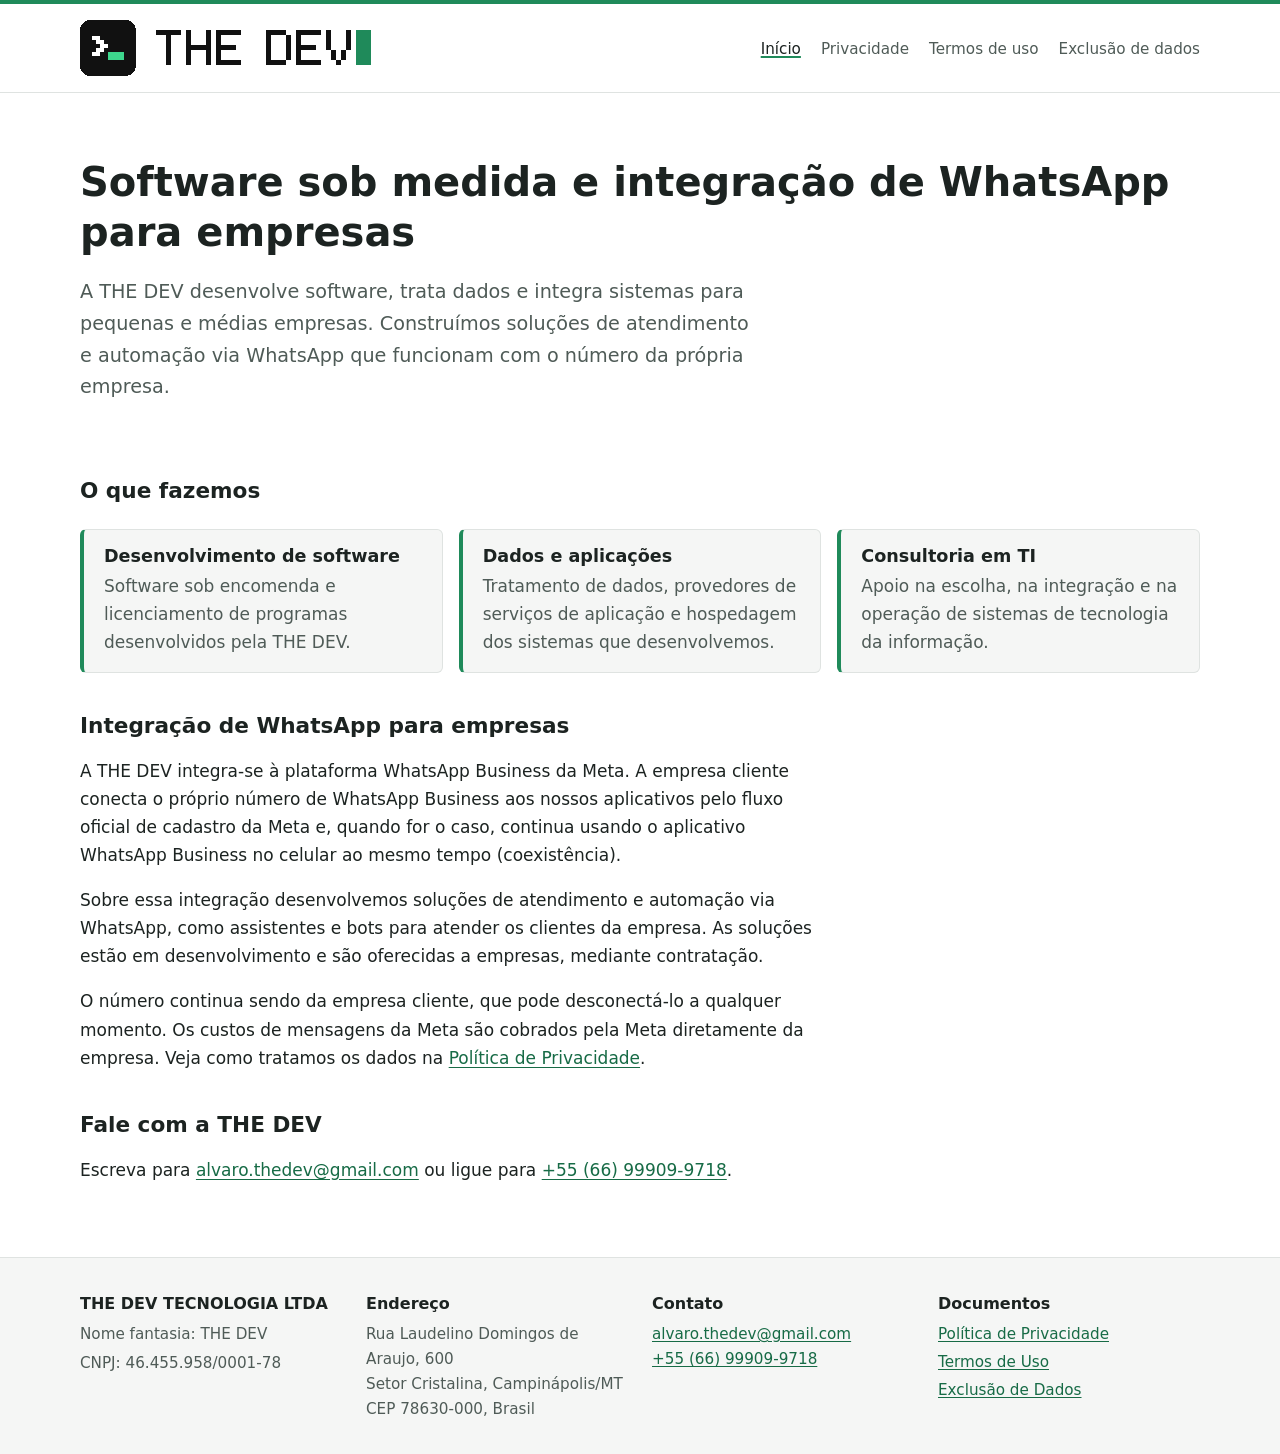
==== index.html @ 8cc6f34e "Add the THE DEV institutional site for GitHub Pages Static HTML and CSS pages for Meta business veri" ====
<!DOCTYPE html>
<html lang="pt-BR">
<head>
  <meta charset="utf-8">
  <meta name="viewport" content="width=device-width, initial-scale=1">
  <title>THE DEV | Software, dados e integração de WhatsApp para empresas</title>
  <meta name="description" content="THE DEV TECNOLOGIA LTDA: desenvolvimento de software sob encomenda, tratamento de dados e soluções de atendimento e automação via WhatsApp para empresas.">
  <link rel="canonical" href="https://thedev.com.br/">
  <meta name="referrer" content="strict-origin-when-cross-origin">
  <link rel="icon" type="image/svg+xml" href="assets/favicon.svg">
  <link rel="apple-touch-icon" href="assets/apple-touch-icon.png">
  <link rel="stylesheet" href="style.css">
</head>
<body>
  <a class="skip-link" href="#conteudo">Pular para o conteúdo</a>
  <header class="site-header">
    <div class="wrap">
      <a class="brand" href="index.html">
        <picture>
          <source srcset="assets/logo-on-dark.svg" media="(prefers-color-scheme: dark)">
          <img src="assets/logo-on-light.svg" alt="THE DEV" width="291" height="56">
        </picture>
      </a>
      <nav class="site-nav" aria-label="Principal">
        <ul>
        <li><a href="index.html" aria-current="page">Início</a></li>
        <li><a href="privacidade.html">Privacidade</a></li>
        <li><a href="termos.html">Termos de uso</a></li>
        <li><a href="exclusao-de-dados.html">Exclusão de dados</a></li>
        </ul>
      </nav>
    </div>
  </header>
  <main id="conteudo">
    <div class="wrap">
      <section class="hero">
        <h1>Software sob medida e integração de WhatsApp para empresas</h1>
        <p class="lead">A THE DEV desenvolve software, trata dados e integra sistemas para pequenas e médias empresas. Construímos soluções de atendimento e automação via WhatsApp que funcionam com o número da própria empresa.</p>
      </section>

      <section aria-labelledby="atividades">
        <h2 id="atividades">O que fazemos</h2>
        <ul class="cards">
          <li>
            <h3>Desenvolvimento de software</h3>
            <p>Software sob encomenda e licenciamento de programas desenvolvidos pela THE DEV.</p>
          </li>
          <li>
            <h3>Dados e aplicações</h3>
            <p>Tratamento de dados, provedores de serviços de aplicação e hospedagem dos sistemas que desenvolvemos.</p>
          </li>
          <li>
            <h3>Consultoria em TI</h3>
            <p>Apoio na escolha, na integração e na operação de sistemas de tecnologia da informação.</p>
          </li>
        </ul>
      </section>

      <section aria-labelledby="whatsapp" class="content">
        <h2 id="whatsapp">Integração de WhatsApp para empresas</h2>
        <p>A THE DEV integra-se à plataforma WhatsApp Business da Meta. A empresa cliente conecta o próprio número de WhatsApp Business aos nossos aplicativos pelo fluxo oficial de cadastro da Meta e, quando for o caso, continua usando o aplicativo WhatsApp Business no celular ao mesmo tempo (coexistência).</p>
        <p>Sobre essa integração desenvolvemos soluções de atendimento e automação via WhatsApp, como assistentes e bots para atender os clientes da empresa. As soluções estão em desenvolvimento e são oferecidas a empresas, mediante contratação.</p>
        <p>O número continua sendo da empresa cliente, que pode desconectá-lo a qualquer momento. Os custos de mensagens da Meta são cobrados pela Meta diretamente da empresa. Veja como tratamos os dados na <a href="privacidade.html">Política de Privacidade</a>.</p>
      </section>

      <section aria-labelledby="fale-conosco" class="content">
        <h2 id="fale-conosco">Fale com a THE DEV</h2>
        <p>Escreva para <a href="mailto:alvaro.thedev@gmail.com">alvaro.thedev@gmail.com</a> ou ligue para <a href="tel:+5566999099718">+55 (66) 99909-9718</a>.</p>
      </section>
    </div>
  </main>
  <footer class="site-footer">
    <div class="wrap">
      <section aria-labelledby="footer-company">
        <h2 id="footer-company">THE DEV TECNOLOGIA LTDA</h2>
        <p>Nome fantasia: THE DEV</p>
        <p>CNPJ: 46.455.958/0001-78</p>
      </section>
      <section aria-labelledby="footer-address">
        <h2 id="footer-address">Endereço</h2>
        <address>
          Rua Laudelino Domingos de Araujo, 600<br>
          Setor Cristalina, Campinápolis/MT<br>
          CEP 78630-000, Brasil
        </address>
      </section>
      <section aria-labelledby="footer-contact">
        <h2 id="footer-contact">Contato</h2>
        <address>
          <a href="mailto:alvaro.thedev@gmail.com">alvaro.thedev@gmail.com</a><br>
          <a href="tel:+5566999099718">+55 (66) 99909-9718</a>
        </address>
      </section>
      <nav aria-labelledby="footer-legal">
        <h2 id="footer-legal">Documentos</h2>
        <ul>
          <li><a href="privacidade.html">Política de Privacidade</a></li>
          <li><a href="termos.html">Termos de Uso</a></li>
          <li><a href="exclusao-de-dados.html">Exclusão de Dados</a></li>
        </ul>
      </nav>
    </div>
  </footer>
</body>
</html>
---- style.css ----
:root {
  --bg: #ffffff;
  --surface: #f5f6f5;
  --text: #1c2321;
  --muted: #4f5b57;
  --border: #dfe3e1;
  --accent: #1f8a5a;
  --accent-text: #176b46;
  --accent-contrast: #ffffff;
  color-scheme: light dark;
}

@media (prefers-color-scheme: dark) {
  :root {
    --bg: #121615;
    --surface: #1a201e;
    --text: #e8ecea;
    --muted: #a9b4b0;
    --border: #2c3532;
    --accent: #1f8a5a;
    --accent-text: #3dd68c;
    --accent-contrast: #ffffff;
  }
}

*,
*::before,
*::after {
  box-sizing: border-box;
}

html {
  -webkit-text-size-adjust: 100%;
}

body {
  margin: 0;
  background: var(--bg);
  color: var(--text);
  font-family: system-ui, -apple-system, "Segoe UI", Roboto, "Helvetica Neue", Arial, sans-serif;
  font-size: 1.0625rem;
  line-height: 1.65;
}

a {
  color: var(--accent-text);
  text-underline-offset: 0.15em;
}

a[href^="tel:"] {
  white-space: nowrap;
}

a:hover {
  text-decoration-thickness: 2px;
}

a:focus-visible {
  outline: 3px solid var(--accent);
  outline-offset: 2px;
  border-radius: 2px;
}

.skip-link {
  position: absolute;
  left: -9999px;
}

.skip-link:focus {
  left: 1rem;
  top: 1rem;
  z-index: 10;
  background: var(--bg);
  padding: 0.5rem 0.75rem;
}

.wrap {
  max-width: 72rem;
  margin: 0 auto;
  padding: 0 1rem;
}

.content {
  max-width: 46rem;
}

/* Header */

.site-header {
  border-top: 4px solid var(--accent);
  border-bottom: 1px solid var(--border);
}

.site-header .wrap {
  display: flex;
  flex-wrap: wrap;
  align-items: center;
  justify-content: space-between;
  gap: 0.5rem 1.5rem;
  padding-top: 1rem;
  padding-bottom: 1rem;
}

.brand {
  display: inline-block;
  line-height: 0;
}

.brand img {
  display: block;
  width: auto;
  height: 56px;
  max-width: 100%;
  image-rendering: pixelated;
}

.site-nav ul {
  display: flex;
  flex-wrap: wrap;
  gap: 0.25rem 1.25rem;
  list-style: none;
  margin: 0;
  padding: 0;
}

.site-nav li + li {
  margin-top: 0;
}

.site-nav a {
  color: var(--muted);
  text-decoration: none;
  font-size: 0.95rem;
}

.site-nav a:hover,
.site-nav a[aria-current="page"] {
  color: var(--text);
  text-decoration: underline;
  text-decoration-color: var(--accent);
  text-decoration-thickness: 2px;
}

/* Main */

main {
  padding: 2.5rem 0 3.5rem;
}

h1,
h2,
h3 {
  line-height: 1.25;
  font-weight: 700;
}

h1 {
  font-size: clamp(1.75rem, 4vw, 2.5rem);
  margin: 0 0 0.75rem;
}

h2 {
  font-size: 1.35rem;
  margin: 2.25rem 0 0.5rem;
  padding-top: 0.25rem;
}

h3 {
  font-size: 1.1rem;
  margin: 1.5rem 0 0.25rem;
}

.lead {
  font-size: 1.2rem;
  color: var(--muted);
  max-width: 42rem;
}

.meta {
  color: var(--muted);
  font-size: 0.95rem;
}

ul,
ol {
  padding-left: 1.25rem;
}

li + li {
  margin-top: 0.3rem;
}

.hero {
  padding: 1.5rem 0 1rem;
}

.cards {
  display: grid;
  grid-template-columns: repeat(auto-fit, minmax(15rem, 1fr));
  gap: 1rem;
  margin-top: 1.5rem;
  padding: 0;
  list-style: none;
}

.cards li {
  margin: 0;
  background: var(--surface);
  border: 1px solid var(--border);
  border-left: 4px solid var(--accent);
  border-radius: 6px;
  padding: 1rem 1.25rem;
}

.cards h3 {
  margin-top: 0;
}

.cards p {
  margin: 0;
  color: var(--muted);
}

.note {
  background: var(--surface);
  border: 1px solid var(--border);
  border-radius: 6px;
  padding: 1rem 1.25rem;
}

.toc {
  background: var(--surface);
  border: 1px solid var(--border);
  border-radius: 6px;
  padding: 0.75rem 1.25rem;
  margin: 1.5rem 0;
}

.toc h2 {
  margin: 0.25rem 0 0.25rem;
  font-size: 1rem;
}

.table-scroll {
  overflow-x: auto;
  margin: 1rem 0;
}

table {
  border-collapse: collapse;
  width: 100%;
  font-size: 0.95rem;
}

th,
td {
  text-align: left;
  vertical-align: top;
  padding: 0.6rem 0.75rem;
  border-bottom: 1px solid var(--border);
}

thead th {
  background: var(--surface);
  border-bottom: 2px solid var(--border);
}

/* Footer */

.site-footer {
  background: var(--surface);
  border-top: 1px solid var(--border);
  font-size: 0.95rem;
  color: var(--muted);
  padding: 2rem 0;
}

.site-footer .wrap {
  display: grid;
  grid-template-columns: repeat(auto-fit, minmax(16rem, 1fr));
  gap: 1.5rem;
}

.site-footer h2 {
  font-size: 1rem;
  margin: 0 0 0.5rem;
  color: var(--text);
}

.site-footer address {
  font-style: normal;
}

.site-footer p {
  margin: 0 0 0.25rem;
}

.site-footer ul {
  list-style: none;
  padding: 0;
  margin: 0;
}

.site-footer li + li {
  margin-top: 0.2rem;
}

@media (max-width: 30rem) {
  body {
    font-size: 1rem;
  }

  main {
    padding-top: 1.75rem;
  }
}
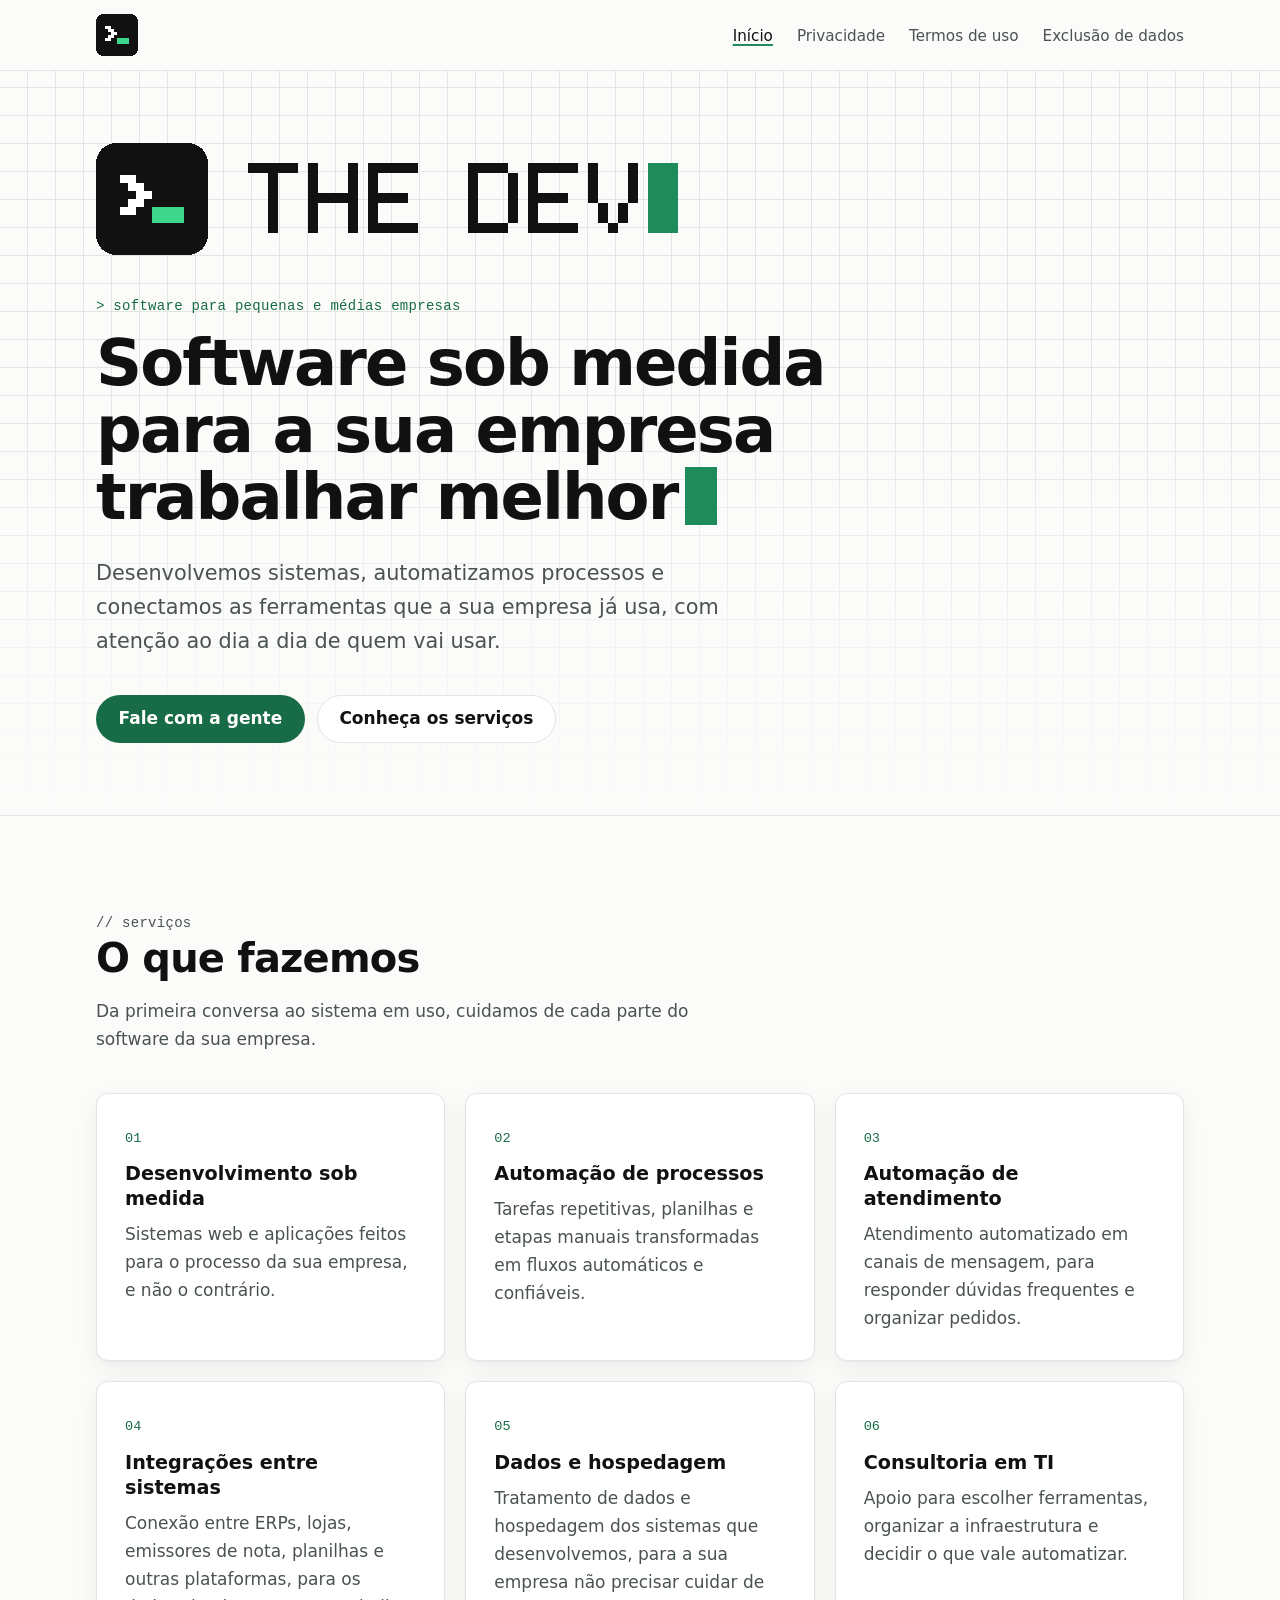
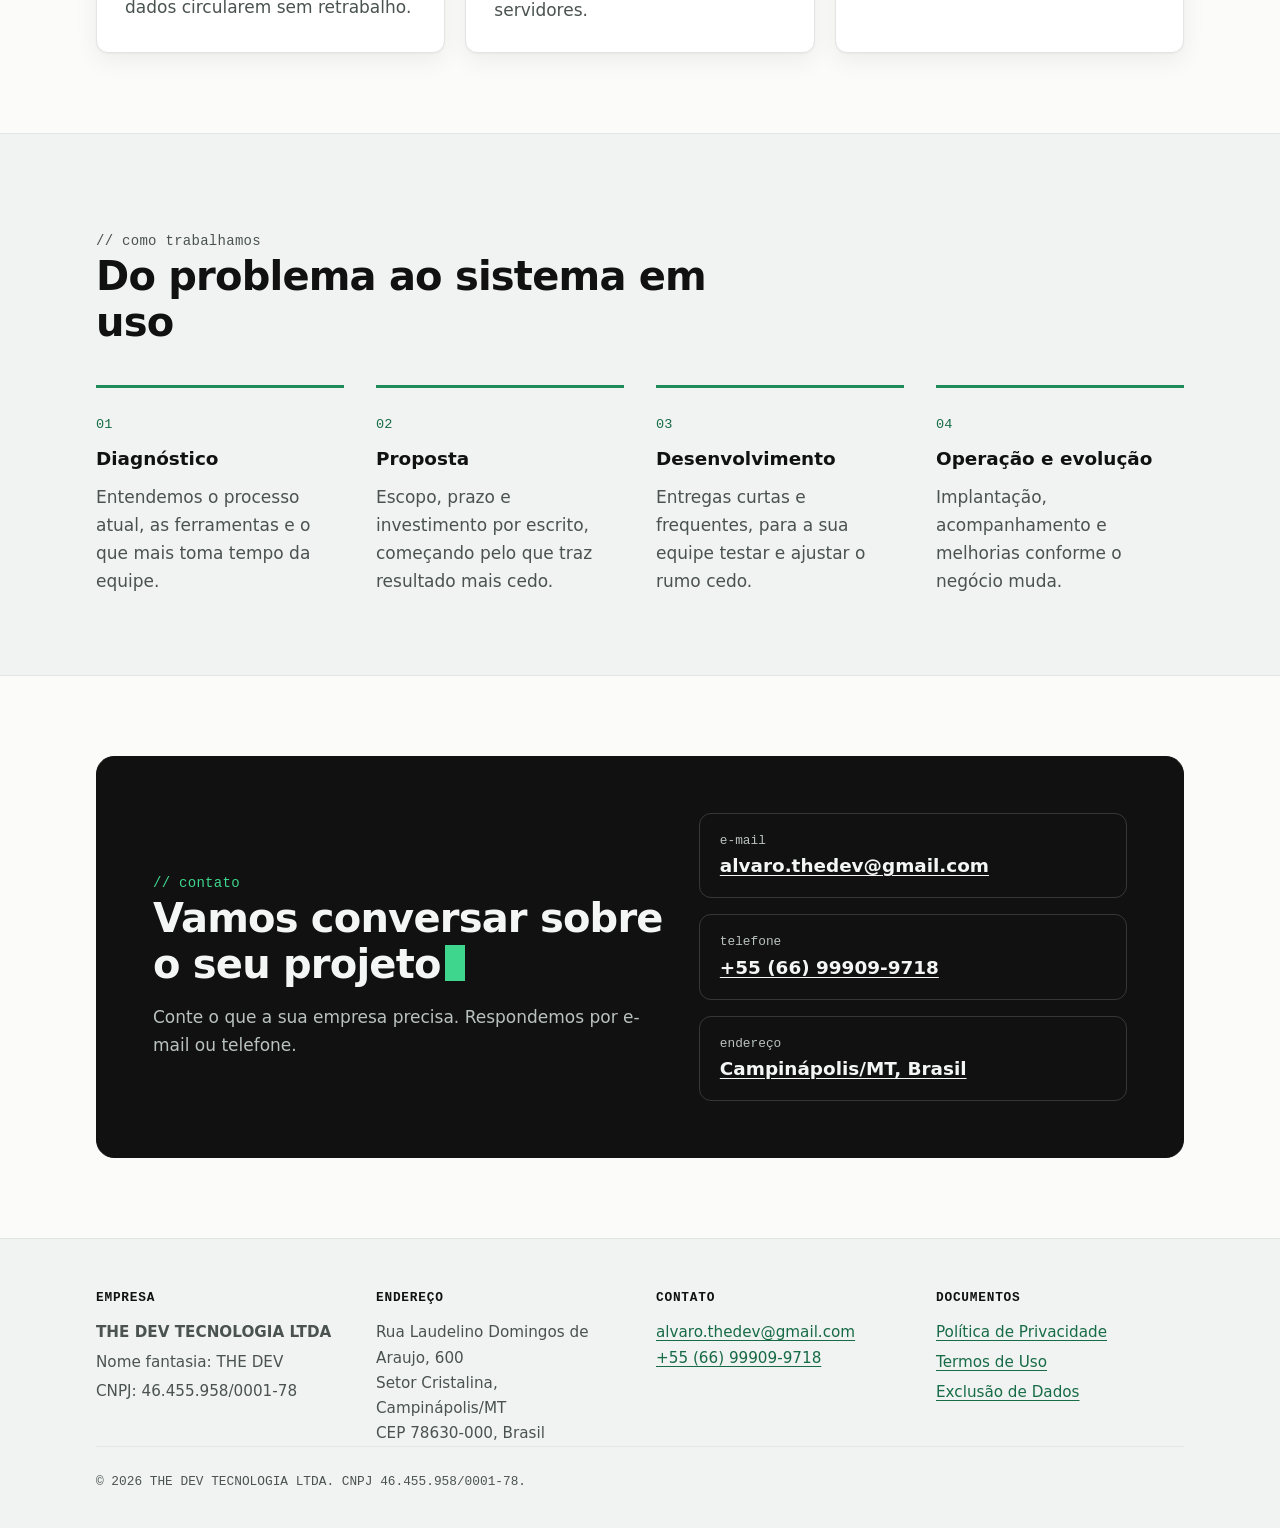
==== commit d4bec2e3: "Redesign the site and broaden it to a general software company The home page now presents THE DEV as" ====
--- a/index.html
+++ b/index.html
@@ -3,10 +3,11 @@
 <head>
   <meta charset="utf-8">
   <meta name="viewport" content="width=device-width, initial-scale=1">
-  <title>THE DEV | Software, dados e integração de WhatsApp para empresas</title>
-  <meta name="description" content="THE DEV TECNOLOGIA LTDA: desenvolvimento de software sob encomenda, tratamento de dados e soluções de atendimento e automação via WhatsApp para empresas.">
+  <title>THE DEV | Software sob medida para pequenas e médias empresas</title>
+  <meta name="description" content="THE DEV TECNOLOGIA LTDA: desenvolvimento de software sob medida, automação de processos e de atendimento, integrações entre sistemas e consultoria em TI para pequenas e médias empresas.">
   <link rel="canonical" href="https://thedev.com.br/">
-  <meta name="referrer" content="strict-origin-when-cross-origin">
+  <meta name="theme-color" content="#fbfbfa" media="(prefers-color-scheme: light)">
+  <meta name="theme-color" content="#0e1110" media="(prefers-color-scheme: dark)">
   <link rel="icon" type="image/svg+xml" href="assets/favicon.svg">
   <link rel="apple-touch-icon" href="assets/apple-touch-icon.png">
   <link rel="stylesheet" href="style.css">
@@ -15,90 +16,156 @@
   <a class="skip-link" href="#conteudo">Pular para o conteúdo</a>
   <header class="site-header">
     <div class="wrap">
-      <a class="brand" href="index.html">
-        <picture>
-          <source srcset="assets/logo-on-dark.svg" media="(prefers-color-scheme: dark)">
-          <img src="assets/logo-on-light.svg" alt="THE DEV" width="291" height="56">
-        </picture>
+      <a class="brand" href="index.html" aria-current="page">
+        <img src="assets/favicon.svg" alt="THE DEV, início" width="42" height="42">
       </a>
       <nav class="site-nav" aria-label="Principal">
         <ul>
-        <li><a href="index.html" aria-current="page">Início</a></li>
-        <li><a href="privacidade.html">Privacidade</a></li>
-        <li><a href="termos.html">Termos de uso</a></li>
-        <li><a href="exclusao-de-dados.html">Exclusão de dados</a></li>
+          <li><a href="index.html" aria-current="page">Início</a></li>
+          <li><a href="privacidade.html">Privacidade</a></li>
+          <li><a href="termos.html">Termos de uso</a></li>
+          <li><a href="exclusao-de-dados.html">Exclusão de dados</a></li>
         </ul>
       </nav>
     </div>
   </header>
   <main id="conteudo">
-    <div class="wrap">
-      <section class="hero">
-        <h1>Software sob medida e integração de WhatsApp para empresas</h1>
-        <p class="lead">A THE DEV desenvolve software, trata dados e integra sistemas para pequenas e médias empresas. Construímos soluções de atendimento e automação via WhatsApp que funcionam com o número da própria empresa.</p>
-      </section>
+    <section class="hero" aria-labelledby="hero-title">
+      <div class="wrap">
+        <picture>
+          <source srcset="assets/logo-on-dark.svg" media="(prefers-color-scheme: dark)">
+          <img class="hero-logo" src="assets/logo-on-light.svg" alt="THE DEV" width="582" height="112">
+        </picture>
+        <p class="eyebrow">&gt; software para pequenas e médias empresas</p>
+        <h1 id="hero-title">Software sob medida para a sua empresa trabalhar melhor<span class="cursor" aria-hidden="true"></span></h1>
+        <p class="lead">Desenvolvemos sistemas, automatizamos processos e conectamos as ferramentas que a sua empresa já usa, com atenção ao dia a dia de quem vai usar.</p>
+        <div class="actions">
+          <a class="btn btn-primary" href="#contato">Fale com a gente</a>
+          <a class="btn btn-ghost" href="#servicos">Conheça os serviços</a>
+        </div>
+      </div>
+    </section>
 
-      <section aria-labelledby="atividades">
-        <h2 id="atividades">O que fazemos</h2>
-        <ul class="cards">
+    <section class="section" id="servicos" aria-labelledby="servicos-title">
+      <div class="wrap">
+        <div class="section-head">
+          <p class="eyebrow">// serviços</p>
+          <h2 id="servicos-title">O que fazemos</h2>
+          <p>Da primeira conversa ao sistema em uso, cuidamos de cada parte do software da sua empresa.</p>
+        </div>
+        <ul class="grid grid-3">
+          <li class="card">
+            <span class="num">01</span>
+            <h3>Desenvolvimento sob medida</h3>
+            <p>Sistemas web e aplicações feitos para o processo da sua empresa, e não o contrário.</p>
+          </li>
+          <li class="card">
+            <span class="num">02</span>
+            <h3>Automação de processos</h3>
+            <p>Tarefas repetitivas, planilhas e etapas manuais transformadas em fluxos automáticos e confiáveis.</p>
+          </li>
+          <li class="card">
+            <span class="num">03</span>
+            <h3>Automação de atendimento</h3>
+            <p>Atendimento automatizado em canais de mensagem, para responder dúvidas frequentes e organizar pedidos.</p>
+          </li>
+          <li class="card">
+            <span class="num">04</span>
+            <h3>Integrações entre sistemas</h3>
+            <p>Conexão entre ERPs, lojas, emissores de nota, planilhas e outras plataformas, para os dados circularem sem retrabalho.</p>
+          </li>
+          <li class="card">
+            <span class="num">05</span>
+            <h3>Dados e hospedagem</h3>
+            <p>Tratamento de dados e hospedagem dos sistemas que desenvolvemos, para a sua empresa não precisar cuidar de servidores.</p>
+          </li>
+          <li class="card">
+            <span class="num">06</span>
+            <h3>Consultoria em TI</h3>
+            <p>Apoio para escolher ferramentas, organizar a infraestrutura e decidir o que vale automatizar.</p>
+          </li>
+        </ul>
+      </div>
+    </section>
+
+    <section class="section section-alt" aria-labelledby="processo-title">
+      <div class="wrap">
+        <div class="section-head">
+          <p class="eyebrow">// como trabalhamos</p>
+          <h2 id="processo-title">Do problema ao sistema em uso</h2>
+        </div>
+        <ol class="grid steps">
           <li>
-            <h3>Desenvolvimento de software</h3>
-            <p>Software sob encomenda e licenciamento de programas desenvolvidos pela THE DEV.</p>
+            <h3>Diagnóstico</h3>
+            <p>Entendemos o processo atual, as ferramentas e o que mais toma tempo da equipe.</p>
           </li>
           <li>
-            <h3>Dados e aplicações</h3>
-            <p>Tratamento de dados, provedores de serviços de aplicação e hospedagem dos sistemas que desenvolvemos.</p>
+            <h3>Proposta</h3>
+            <p>Escopo, prazo e investimento por escrito, começando pelo que traz resultado mais cedo.</p>
           </li>
           <li>
-            <h3>Consultoria em TI</h3>
-            <p>Apoio na escolha, na integração e na operação de sistemas de tecnologia da informação.</p>
+            <h3>Desenvolvimento</h3>
+            <p>Entregas curtas e frequentes, para a sua equipe testar e ajustar o rumo cedo.</p>
           </li>
-        </ul>
-      </section>
+          <li>
+            <h3>Operação e evolução</h3>
+            <p>Implantação, acompanhamento e melhorias conforme o negócio muda.</p>
+          </li>
+        </ol>
+      </div>
+    </section>
 
-      <section aria-labelledby="whatsapp" class="content">
-        <h2 id="whatsapp">Integração de WhatsApp para empresas</h2>
-        <p>A THE DEV integra-se à plataforma WhatsApp Business da Meta. A empresa cliente conecta o próprio número de WhatsApp Business aos nossos aplicativos pelo fluxo oficial de cadastro da Meta e, quando for o caso, continua usando o aplicativo WhatsApp Business no celular ao mesmo tempo (coexistência).</p>
-        <p>Sobre essa integração desenvolvemos soluções de atendimento e automação via WhatsApp, como assistentes e bots para atender os clientes da empresa. As soluções estão em desenvolvimento e são oferecidas a empresas, mediante contratação.</p>
-        <p>O número continua sendo da empresa cliente, que pode desconectá-lo a qualquer momento. Os custos de mensagens da Meta são cobrados pela Meta diretamente da empresa. Veja como tratamos os dados na <a href="privacidade.html">Política de Privacidade</a>.</p>
-      </section>
-
-      <section aria-labelledby="fale-conosco" class="content">
-        <h2 id="fale-conosco">Fale com a THE DEV</h2>
-        <p>Escreva para <a href="mailto:alvaro.thedev@gmail.com">alvaro.thedev@gmail.com</a> ou ligue para <a href="tel:+5566999099718">+55 (66) 99909-9718</a>.</p>
-      </section>
-    </div>
+    <section class="section" id="contato" aria-labelledby="contato-title">
+      <div class="wrap">
+        <div class="contact">
+          <div>
+            <p class="eyebrow">// contato</p>
+            <h2 id="contato-title">Vamos conversar sobre o seu projeto<span class="cursor" aria-hidden="true"></span></h2>
+            <p>Conte o que a sua empresa precisa. Respondemos por e-mail ou telefone.</p>
+          </div>
+          <ul class="contact-list">
+            <li><span>e-mail</span><a href="mailto:alvaro.thedev@gmail.com">alvaro.thedev@gmail.com</a></li>
+            <li><span>telefone</span><a href="tel:+5566999099718">+55 (66) 99909-9718</a></li>
+            <li><span>endereço</span><a href="#footer-address">Campinápolis/MT, Brasil</a></li>
+          </ul>
+        </div>
+      </div>
+    </section>
   </main>
   <footer class="site-footer">
     <div class="wrap">
-      <section aria-labelledby="footer-company">
-        <h2 id="footer-company">THE DEV TECNOLOGIA LTDA</h2>
-        <p>Nome fantasia: THE DEV</p>
-        <p>CNPJ: 46.455.958/0001-78</p>
-      </section>
-      <section aria-labelledby="footer-address">
-        <h2 id="footer-address">Endereço</h2>
-        <address>
-          Rua Laudelino Domingos de Araujo, 600<br>
-          Setor Cristalina, Campinápolis/MT<br>
-          CEP 78630-000, Brasil
-        </address>
-      </section>
-      <section aria-labelledby="footer-contact">
-        <h2 id="footer-contact">Contato</h2>
-        <address>
-          <a href="mailto:alvaro.thedev@gmail.com">alvaro.thedev@gmail.com</a><br>
-          <a href="tel:+5566999099718">+55 (66) 99909-9718</a>
-        </address>
-      </section>
-      <nav aria-labelledby="footer-legal">
-        <h2 id="footer-legal">Documentos</h2>
-        <ul>
-          <li><a href="privacidade.html">Política de Privacidade</a></li>
-          <li><a href="termos.html">Termos de Uso</a></li>
-          <li><a href="exclusao-de-dados.html">Exclusão de Dados</a></li>
-        </ul>
-      </nav>
+      <div class="footer-grid">
+        <section aria-labelledby="footer-company">
+          <h2 id="footer-company">Empresa</h2>
+          <p><strong>THE DEV TECNOLOGIA LTDA</strong></p>
+          <p>Nome fantasia: THE DEV</p>
+          <p>CNPJ: 46.455.958/0001-78</p>
+        </section>
+        <section aria-labelledby="footer-address">
+          <h2 id="footer-address">Endereço</h2>
+          <address>
+            Rua Laudelino Domingos de Araujo, 600<br>
+            Setor Cristalina, Campinápolis/MT<br>
+            CEP 78630-000, Brasil
+          </address>
+        </section>
+        <section aria-labelledby="footer-contact">
+          <h2 id="footer-contact">Contato</h2>
+          <address>
+            <a href="mailto:alvaro.thedev@gmail.com">alvaro.thedev@gmail.com</a><br>
+            <a href="tel:+5566999099718">+55 (66) 99909-9718</a>
+          </address>
+        </section>
+        <nav aria-labelledby="footer-legal">
+          <h2 id="footer-legal">Documentos</h2>
+          <ul>
+            <li><a href="privacidade.html">Política de Privacidade</a></li>
+            <li><a href="termos.html">Termos de Uso</a></li>
+            <li><a href="exclusao-de-dados.html">Exclusão de Dados</a></li>
+          </ul>
+        </nav>
+      </div>
+      <p class="footer-bottom">&copy; 2026 THE DEV TECNOLOGIA LTDA. CNPJ 46.455.958/0001-78.</p>
     </div>
   </footer>
 </body>
--- a/style.css
+++ b/style.css
@@ -1,25 +1,51 @@
+/* THE DEV: plain CSS, light and dark themes, no external resources. */
+
 :root {
-  --bg: #ffffff;
-  --surface: #f5f6f5;
-  --text: #1c2321;
-  --muted: #4f5b57;
-  --border: #dfe3e1;
+  --bg: #fbfbfa;
+  --surface: #ffffff;
+  --surface-2: #f1f3f2;
+  --text: #111111;
+  --muted: #4a5350;
+  --border: #e1e5e3;
   --accent: #1f8a5a;
   --accent-text: #176b46;
-  --accent-contrast: #ffffff;
+  --btn-bg: #176b46;
+  --btn-text: #ffffff;
+  --ink: #111111;
+  --ink-border: #111111;
+  --ink-text: #f4f6f5;
+  --ink-muted: #b9c2bf;
+  --ink-accent: #3dd68c;
+  --shadow: 0 1px 2px rgb(17 17 17 / 0.04), 0 8px 24px rgb(17 17 17 / 0.06);
+  --mono: ui-monospace, "SF Mono", "Cascadia Code", "JetBrains Mono", Menlo, Consolas, "Liberation Mono", monospace;
+  --sans: system-ui, -apple-system, "Segoe UI", Roboto, "Helvetica Neue", Arial, sans-serif;
+  --radius: 12px;
   color-scheme: light dark;
 }
 
 @media (prefers-color-scheme: dark) {
   :root {
-    --bg: #121615;
-    --surface: #1a201e;
-    --text: #e8ecea;
-    --muted: #a9b4b0;
-    --border: #2c3532;
-    --accent: #1f8a5a;
+    --bg: #0e1110;
+    --surface: #151a18;
+    --surface-2: #1a201e;
+    --text: #eef2f0;
+    --muted: #a8b3af;
+    --border: #28302d;
+    --accent: #3dd68c;
     --accent-text: #3dd68c;
-    --accent-contrast: #ffffff;
+    --btn-bg: #3dd68c;
+    --btn-text: #0b0f0d;
+    --ink: #151a18;
+    --ink-border: #2f3935;
+    --ink-text: #eef2f0;
+    --ink-muted: #a8b3af;
+    --ink-accent: #3dd68c;
+    --shadow: none;
+  }
+
+  .brand > img {
+    border-radius: 8px;
+    box-shadow: 0 0 0 1px var(--ink-border);
   }
 }
 
@@ -31,34 +57,45 @@
 
 html {
   -webkit-text-size-adjust: 100%;
+  scroll-behavior: smooth;
+}
+
+@media (prefers-reduced-motion: reduce) {
+  html {
+    scroll-behavior: auto;
+  }
 }
 
 body {
   margin: 0;
   background: var(--bg);
   color: var(--text);
-  font-family: system-ui, -apple-system, "Segoe UI", Roboto, "Helvetica Neue", Arial, sans-serif;
+  font-family: var(--sans);
   font-size: 1.0625rem;
   line-height: 1.65;
 }
 
+img {
+  max-width: 100%;
+}
+
 a {
   color: var(--accent-text);
-  text-underline-offset: 0.15em;
+  text-underline-offset: 0.18em;
+}
+
+a:hover {
+  text-decoration-thickness: 2px;
+}
+
+:focus-visible {
+  outline: 3px solid var(--accent);
+  outline-offset: 3px;
+  border-radius: 4px;
 }
 
 a[href^="tel:"] {
   white-space: nowrap;
-}
-
-a:hover {
-  text-decoration-thickness: 2px;
-}
-
-a:focus-visible {
-  outline: 3px solid var(--accent);
-  outline-offset: 2px;
-  border-radius: 2px;
 }
 
 .skip-link {
@@ -70,25 +107,49 @@
   left: 1rem;
   top: 1rem;
   z-index: 10;
-  background: var(--bg);
+  background: var(--surface);
+  color: var(--text);
   padding: 0.5rem 0.75rem;
 }
 
 .wrap {
+  width: 100%;
   max-width: 72rem;
   margin: 0 auto;
   padding: 0 1rem;
 }
 
-.content {
-  max-width: 46rem;
+@media (min-width: 48rem) {
+  .wrap {
+    padding: 0 2rem;
+  }
+}
+
+/* Terminal details: monospace labels and the green cursor of the logo. */
+
+.eyebrow {
+  font-family: var(--mono);
+  font-size: 0.875rem;
+  letter-spacing: 0.02em;
+  color: var(--accent-text);
+  margin: 0 0 0.75rem;
+}
+
+.cursor::after {
+  content: "";
+  display: inline-block;
+  width: 0.5em;
+  height: 0.9em;
+  margin-left: 0.12em;
+  vertical-align: -0.08em;
+  background: var(--accent);
 }
 
 /* Header */
 
 .site-header {
-  border-top: 4px solid var(--accent);
   border-bottom: 1px solid var(--border);
+  background: var(--bg);
 }
 
 .site-header .wrap {
@@ -96,35 +157,35 @@
   flex-wrap: wrap;
   align-items: center;
   justify-content: space-between;
-  gap: 0.5rem 1.5rem;
-  padding-top: 1rem;
-  padding-bottom: 1rem;
+  gap: 0.75rem 2rem;
+  padding-top: 0.875rem;
+  padding-bottom: 0.875rem;
 }
 
 .brand {
   display: inline-block;
   line-height: 0;
+  border-radius: 8px;
 }
 
 .brand img {
   display: block;
   width: auto;
+  height: 42px;
+  image-rendering: pixelated;
+}
+
+.brand-full img {
   height: 56px;
-  max-width: 100%;
-  image-rendering: pixelated;
 }
 
 .site-nav ul {
   display: flex;
   flex-wrap: wrap;
-  gap: 0.25rem 1.25rem;
+  gap: 0.25rem 1.5rem;
   list-style: none;
   margin: 0;
   padding: 0;
-}
-
-.site-nav li + li {
-  margin-top: 0;
 }
 
 .site-nav a {
@@ -141,109 +202,413 @@
   text-decoration-thickness: 2px;
 }
 
-/* Main */
-
-main {
-  padding: 2.5rem 0 3.5rem;
-}
-
-h1,
-h2,
-h3 {
-  line-height: 1.25;
-  font-weight: 700;
-}
-
-h1 {
-  font-size: clamp(1.75rem, 4vw, 2.5rem);
-  margin: 0 0 0.75rem;
-}
-
-h2 {
-  font-size: 1.35rem;
-  margin: 2.25rem 0 0.5rem;
-  padding-top: 0.25rem;
-}
-
-h3 {
-  font-size: 1.1rem;
-  margin: 1.5rem 0 0.25rem;
-}
-
-.lead {
-  font-size: 1.2rem;
-  color: var(--muted);
-  max-width: 42rem;
-}
-
-.meta {
-  color: var(--muted);
-  font-size: 0.95rem;
-}
-
-ul,
-ol {
-  padding-left: 1.25rem;
-}
-
-li + li {
-  margin-top: 0.3rem;
-}
+/* Buttons */
+
+.actions {
+  display: flex;
+  flex-wrap: wrap;
+  gap: 0.75rem;
+  margin-top: 2.25rem;
+}
+
+.btn {
+  display: inline-flex;
+  align-items: center;
+  padding: 0.8rem 1.35rem;
+  border-radius: 999px;
+  border: 1px solid transparent;
+  font-weight: 600;
+  text-decoration: none;
+  line-height: 1.2;
+}
+
+.btn-primary {
+  background: var(--btn-bg);
+  color: var(--btn-text);
+}
+
+.btn-primary:hover {
+  text-decoration: underline;
+}
+
+.btn-ghost {
+  border-color: var(--border);
+  color: var(--text);
+  background: var(--surface);
+}
+
+.btn-ghost:hover {
+  border-color: var(--accent);
+}
+
+/* Home */
 
 .hero {
-  padding: 1.5rem 0 1rem;
-}
-
-.cards {
+  padding: 4.5rem 0 4.5rem;
+  border-bottom: 1px solid var(--border);
+  background:
+    linear-gradient(to bottom, transparent 40%, var(--bg)),
+    repeating-linear-gradient(0deg, transparent 0 27px, var(--border) 27px 28px),
+    repeating-linear-gradient(90deg, transparent 0 27px, var(--border) 27px 28px);
+}
+
+.hero-logo {
+  display: block;
+  width: auto;
+  height: 56px;
+  margin-bottom: 2.5rem;
+  image-rendering: pixelated;
+}
+
+@media (min-width: 40rem) {
+  .hero-logo {
+    height: 112px;
+  }
+}
+
+.hero h1 {
+  font-size: clamp(2.25rem, 6vw, 4rem);
+  line-height: 1.05;
+  letter-spacing: -0.03em;
+  font-weight: 800;
+  margin: 0;
+  max-width: 17ch;
+}
+
+.hero .lead {
+  font-size: clamp(1.1rem, 2vw, 1.3rem);
+  color: var(--muted);
+  max-width: 40rem;
+  margin: 1.5rem 0 0;
+}
+
+.section {
+  padding: 5rem 0;
+}
+
+.section-alt {
+  background: var(--surface-2);
+  border-top: 1px solid var(--border);
+  border-bottom: 1px solid var(--border);
+}
+
+.section-head {
+  max-width: 40rem;
+  margin-bottom: 2.5rem;
+}
+
+.section-head h2 {
+  font-size: clamp(1.75rem, 3.5vw, 2.5rem);
+  line-height: 1.15;
+  letter-spacing: -0.02em;
+  margin: 0;
+}
+
+.section-head p {
+  color: var(--muted);
+  margin: 1rem 0 0;
+}
+
+.grid {
   display: grid;
-  grid-template-columns: repeat(auto-fit, minmax(15rem, 1fr));
-  gap: 1rem;
-  margin-top: 1.5rem;
+  gap: 1.25rem;
+  list-style: none;
+  margin: 0;
   padding: 0;
-  list-style: none;
-}
-
-.cards li {
-  margin: 0;
+}
+
+@media (min-width: 40rem) {
+  .grid-3 {
+    grid-template-columns: repeat(2, 1fr);
+  }
+}
+
+@media (min-width: 64rem) {
+  .grid-3 {
+    grid-template-columns: repeat(3, 1fr);
+  }
+}
+
+.card {
   background: var(--surface);
   border: 1px solid var(--border);
+  border-radius: var(--radius);
+  padding: 1.75rem;
+  box-shadow: var(--shadow);
+}
+
+.card .num {
+  font-family: var(--mono);
+  font-size: 0.85rem;
+  color: var(--accent-text);
+}
+
+.card h3 {
+  font-size: 1.2rem;
+  line-height: 1.3;
+  margin: 0.75rem 0 0.5rem;
+}
+
+.card p {
+  margin: 0;
+  color: var(--muted);
+}
+
+.steps {
+  counter-reset: step;
+  gap: 2rem;
+}
+
+@media (min-width: 48rem) {
+  .steps {
+    grid-template-columns: repeat(2, 1fr);
+  }
+}
+
+@media (min-width: 64rem) {
+  .steps {
+    grid-template-columns: repeat(4, 1fr);
+  }
+}
+
+.steps li {
+  counter-increment: step;
+  border-top: 3px solid var(--accent);
+  padding-top: 1.25rem;
+}
+
+.steps li::before {
+  content: "0" counter(step);
+  font-family: var(--mono);
+  font-size: 0.85rem;
+  color: var(--accent-text);
+}
+
+.steps h3 {
+  font-size: 1.15rem;
+  margin: 0.5rem 0;
+}
+
+.steps p {
+  margin: 0;
+  color: var(--muted);
+}
+
+.contact {
+  background: var(--ink);
+  color: var(--ink-text);
+  border: 1px solid var(--ink-border);
+  border-radius: calc(var(--radius) * 1.5);
+  padding: 2.5rem 1.5rem;
+  display: grid;
+  gap: 2rem;
+}
+
+@media (min-width: 48rem) {
+  .contact {
+    padding: 3.5rem;
+    grid-template-columns: 1.2fr 1fr;
+    align-items: center;
+  }
+}
+
+.contact .eyebrow {
+  color: var(--ink-accent);
+}
+
+.contact h2 {
+  font-size: clamp(1.75rem, 3.5vw, 2.5rem);
+  line-height: 1.15;
+  letter-spacing: -0.02em;
+  margin: 0;
+}
+
+.contact p {
+  color: var(--ink-muted);
+  margin: 1rem 0 0;
+}
+
+.contact .cursor::after {
+  background: var(--ink-accent);
+}
+
+.contact-list {
+  list-style: none;
+  margin: 0;
+  padding: 0;
+  display: grid;
+  gap: 1rem;
+}
+
+.contact-list li {
+  border: 1px solid rgb(255 255 255 / 0.16);
+  border-radius: var(--radius);
+  padding: 1rem 1.25rem;
+}
+
+.contact-list span {
+  display: block;
+  font-family: var(--mono);
+  font-size: 0.8rem;
+  color: var(--ink-muted);
+}
+
+.contact-list a {
+  color: var(--ink-text);
+  font-size: 1.15rem;
+  font-weight: 600;
+  overflow-wrap: anywhere;
+}
+
+.contact-list a:hover {
+  color: var(--ink-accent);
+}
+
+/* Legal pages */
+
+.doc-head {
+  padding: 3.5rem 0 2.5rem;
+  border-bottom: 1px solid var(--border);
+}
+
+.doc-head h1 {
+  font-size: clamp(2rem, 5vw, 3rem);
+  line-height: 1.1;
+  letter-spacing: -0.02em;
+  margin: 0;
+}
+
+.doc-head .lead {
+  color: var(--muted);
+  font-size: 1.15rem;
+  max-width: 44rem;
+  margin: 1rem 0 0;
+}
+
+.doc-meta {
+  font-family: var(--mono);
+  font-size: 0.85rem;
+  color: var(--muted);
+  margin: 1.25rem 0 0;
+}
+
+.doc {
+  display: grid;
+  gap: 2rem;
+  padding: 2.5rem 0 4.5rem;
+}
+
+@media (min-width: 64rem) {
+  .doc {
+    grid-template-columns: 16rem minmax(0, 44rem);
+    gap: 4rem;
+  }
+
+  .toc {
+    position: sticky;
+    top: 1.5rem;
+    align-self: start;
+    max-height: calc(100vh - 3rem);
+    overflow-y: auto;
+  }
+}
+
+.toc {
+  background: var(--surface-2);
+  border: 1px solid var(--border);
+  border-radius: var(--radius);
+  padding: 1.25rem 1.25rem 1rem;
+  font-size: 0.95rem;
+}
+
+.toc h2 {
+  font-family: var(--mono);
+  font-size: 0.8rem;
+  font-weight: 600;
+  text-transform: uppercase;
+  letter-spacing: 0.06em;
+  color: var(--muted);
+  margin: 0 0 0.75rem;
+}
+
+.toc ol {
+  margin: 0;
+  padding-left: 1.5rem;
+}
+
+.toc li + li {
+  margin-top: 0.4rem;
+}
+
+.toc a {
+  color: var(--text);
+  text-decoration: none;
+}
+
+.toc a:hover {
+  color: var(--accent-text);
+  text-decoration: underline;
+}
+
+.prose {
+  max-width: 44rem;
+  min-width: 0;
+}
+
+.prose h2 {
+  font-size: 1.4rem;
+  line-height: 1.3;
+  margin: 3rem 0 0.75rem;
+  scroll-margin-top: 1.5rem;
+}
+
+.prose h2:first-child {
+  margin-top: 0;
+}
+
+.prose h2 .n {
+  font-family: var(--mono);
+  font-size: 0.95rem;
+  color: var(--accent-text);
+  margin-right: 0.5rem;
+}
+
+.prose h3 {
+  font-size: 1.1rem;
+  margin: 1.75rem 0 0.5rem;
+}
+
+.prose ul,
+.prose ol {
+  padding-left: 1.4rem;
+}
+
+.prose li + li {
+  margin-top: 0.4rem;
+}
+
+.callout {
+  background: var(--surface-2);
+  border: 1px solid var(--border);
   border-left: 4px solid var(--accent);
-  border-radius: 6px;
+  border-radius: 8px;
   padding: 1rem 1.25rem;
-}
-
-.cards h3 {
-  margin-top: 0;
-}
-
-.cards p {
-  margin: 0;
-  color: var(--muted);
-}
-
-.note {
-  background: var(--surface);
-  border: 1px solid var(--border);
-  border-radius: 6px;
-  padding: 1rem 1.25rem;
-}
-
-.toc {
-  background: var(--surface);
-  border: 1px solid var(--border);
-  border-radius: 6px;
-  padding: 0.75rem 1.25rem;
-  margin: 1.5rem 0;
-}
-
-.toc h2 {
-  margin: 0.25rem 0 0.25rem;
-  font-size: 1rem;
+  margin: 1.25rem 0;
+}
+
+.callout p {
+  margin: 0;
+}
+
+.callout p + p {
+  margin-top: 0.5rem;
 }
 
 .table-scroll {
   overflow-x: auto;
-  margin: 1rem 0;
+  margin: 1.25rem 0;
+  border: 1px solid var(--border);
+  border-radius: 8px;
 }
 
 table {
@@ -256,35 +621,63 @@
 td {
   text-align: left;
   vertical-align: top;
-  padding: 0.6rem 0.75rem;
+  padding: 0.65rem 0.85rem;
   border-bottom: 1px solid var(--border);
 }
 
+tbody tr:last-child th,
+tbody tr:last-child td {
+  border-bottom: 0;
+}
+
 thead th {
-  background: var(--surface);
-  border-bottom: 2px solid var(--border);
+  background: var(--surface-2);
+}
+
+.simple-page {
+  padding: 5rem 0;
+}
+
+.simple-page h1 {
+  font-size: clamp(2rem, 5vw, 3rem);
+  margin: 0;
 }
 
 /* Footer */
 
 .site-footer {
-  background: var(--surface);
+  background: var(--surface-2);
   border-top: 1px solid var(--border);
   font-size: 0.95rem;
   color: var(--muted);
-  padding: 2rem 0;
-}
-
-.site-footer .wrap {
+  padding: 3rem 0 2rem;
+}
+
+.footer-grid {
   display: grid;
-  grid-template-columns: repeat(auto-fit, minmax(16rem, 1fr));
-  gap: 1.5rem;
+  gap: 2rem;
+}
+
+@media (min-width: 40rem) {
+  .footer-grid {
+    grid-template-columns: repeat(2, 1fr);
+  }
+}
+
+@media (min-width: 64rem) {
+  .footer-grid {
+    grid-template-columns: repeat(4, 1fr);
+  }
 }
 
 .site-footer h2 {
-  font-size: 1rem;
-  margin: 0 0 0.5rem;
+  font-family: var(--mono);
+  font-size: 0.8rem;
+  font-weight: 600;
+  text-transform: uppercase;
+  letter-spacing: 0.06em;
   color: var(--text);
+  margin: 0 0 0.75rem;
 }
 
 .site-footer address {
@@ -302,15 +695,13 @@
 }
 
 .site-footer li + li {
-  margin-top: 0.2rem;
-}
-
-@media (max-width: 30rem) {
-  body {
-    font-size: 1rem;
-  }
-
-  main {
-    padding-top: 1.75rem;
-  }
-}
+  margin-top: 0.3rem;
+}
+
+.footer-bottom {
+  margin-top: 2.5rem;
+  padding-top: 1.5rem;
+  border-top: 1px solid var(--border);
+  font-family: var(--mono);
+  font-size: 0.8rem;
+}
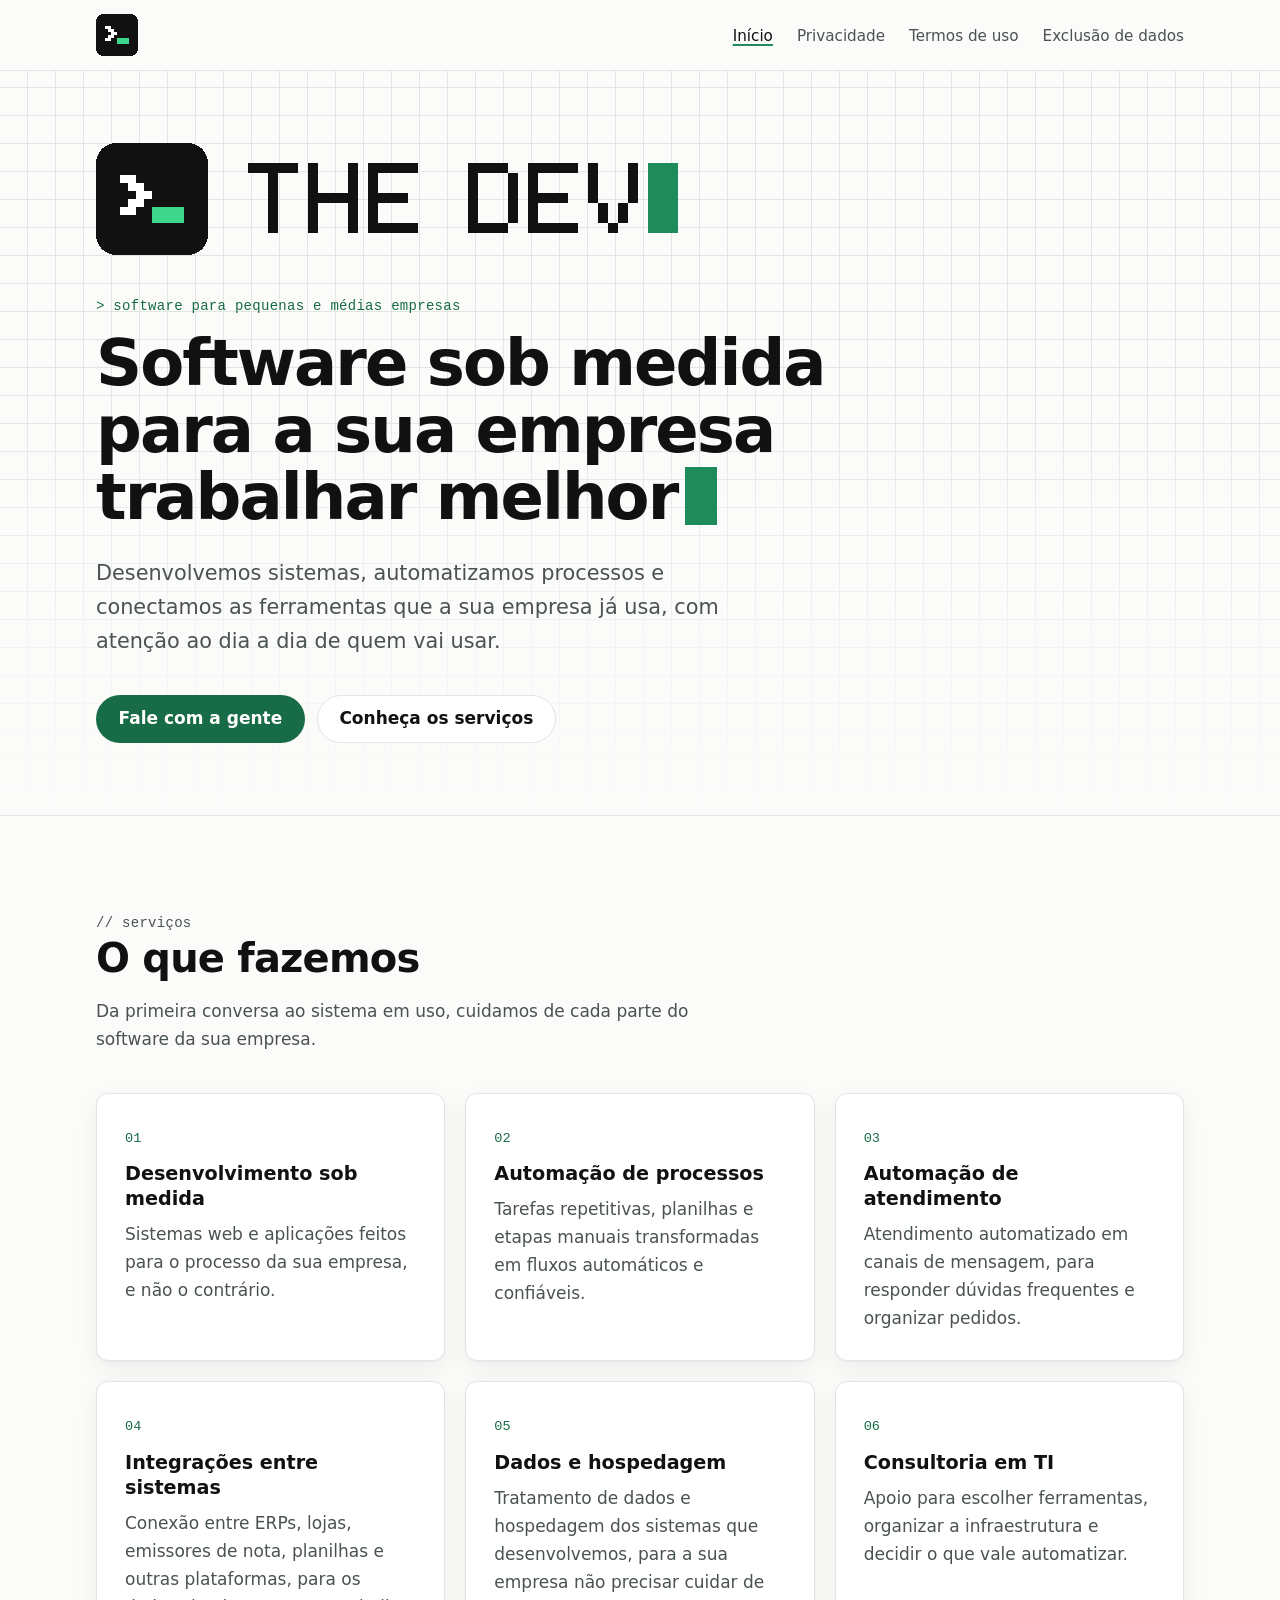
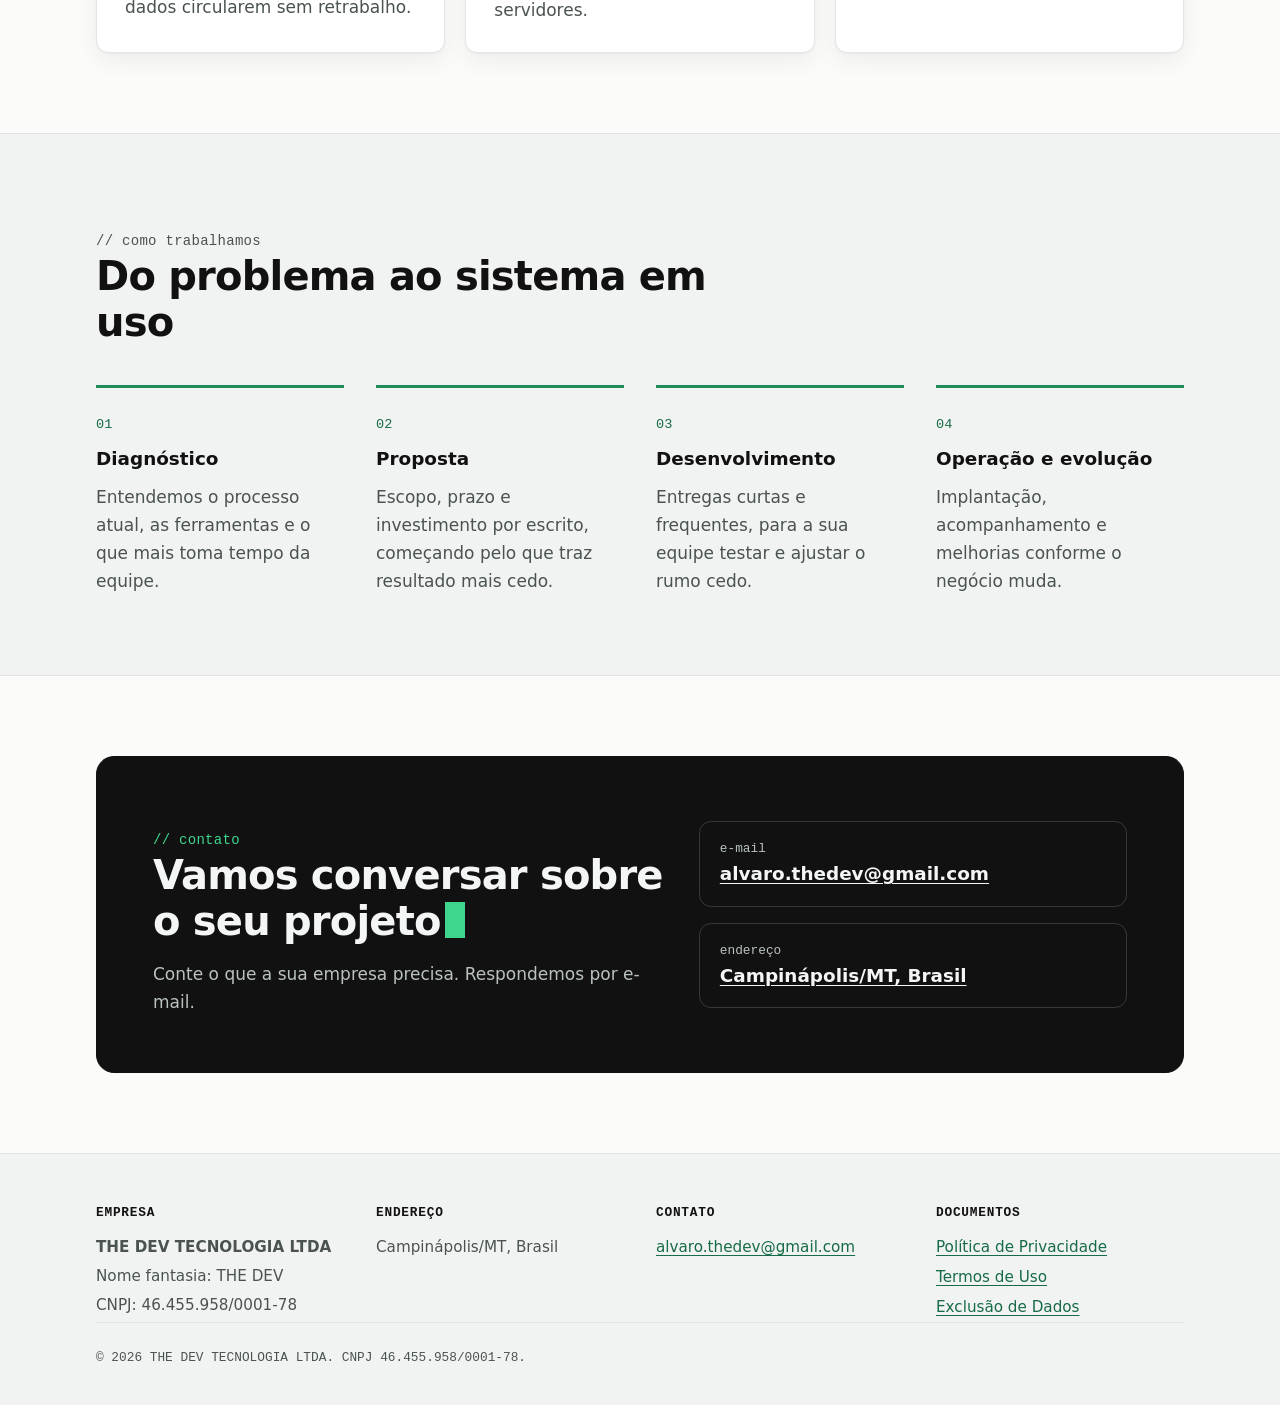
==== commit 6a321854: "Remove the phone number and the street address from the site Contact is now by e-mail only, the addr" ====
--- a/index.html
+++ b/index.html
@@ -121,11 +121,10 @@
           <div>
             <p class="eyebrow">// contato</p>
             <h2 id="contato-title">Vamos conversar sobre o seu projeto<span class="cursor" aria-hidden="true"></span></h2>
-            <p>Conte o que a sua empresa precisa. Respondemos por e-mail ou telefone.</p>
+            <p>Conte o que a sua empresa precisa. Respondemos por e-mail.</p>
           </div>
           <ul class="contact-list">
             <li><span>e-mail</span><a href="mailto:alvaro.thedev@gmail.com">alvaro.thedev@gmail.com</a></li>
-            <li><span>telefone</span><a href="tel:+5566999099718">+55 (66) 99909-9718</a></li>
             <li><span>endereço</span><a href="#footer-address">Campinápolis/MT, Brasil</a></li>
           </ul>
         </div>
@@ -144,16 +143,13 @@
         <section aria-labelledby="footer-address">
           <h2 id="footer-address">Endereço</h2>
           <address>
-            Rua Laudelino Domingos de Araujo, 600<br>
-            Setor Cristalina, Campinápolis/MT<br>
-            CEP 78630-000, Brasil
+            Campinápolis/MT, Brasil
           </address>
         </section>
         <section aria-labelledby="footer-contact">
           <h2 id="footer-contact">Contato</h2>
           <address>
-            <a href="mailto:alvaro.thedev@gmail.com">alvaro.thedev@gmail.com</a><br>
-            <a href="tel:+5566999099718">+55 (66) 99909-9718</a>
+            <a href="mailto:alvaro.thedev@gmail.com">alvaro.thedev@gmail.com</a>
           </address>
         </section>
         <nav aria-labelledby="footer-legal">
--- a/style.css
+++ b/style.css
@@ -94,10 +94,6 @@
   border-radius: 4px;
 }
 
-a[href^="tel:"] {
-  white-space: nowrap;
-}
-
 .skip-link {
   position: absolute;
   left: -9999px;
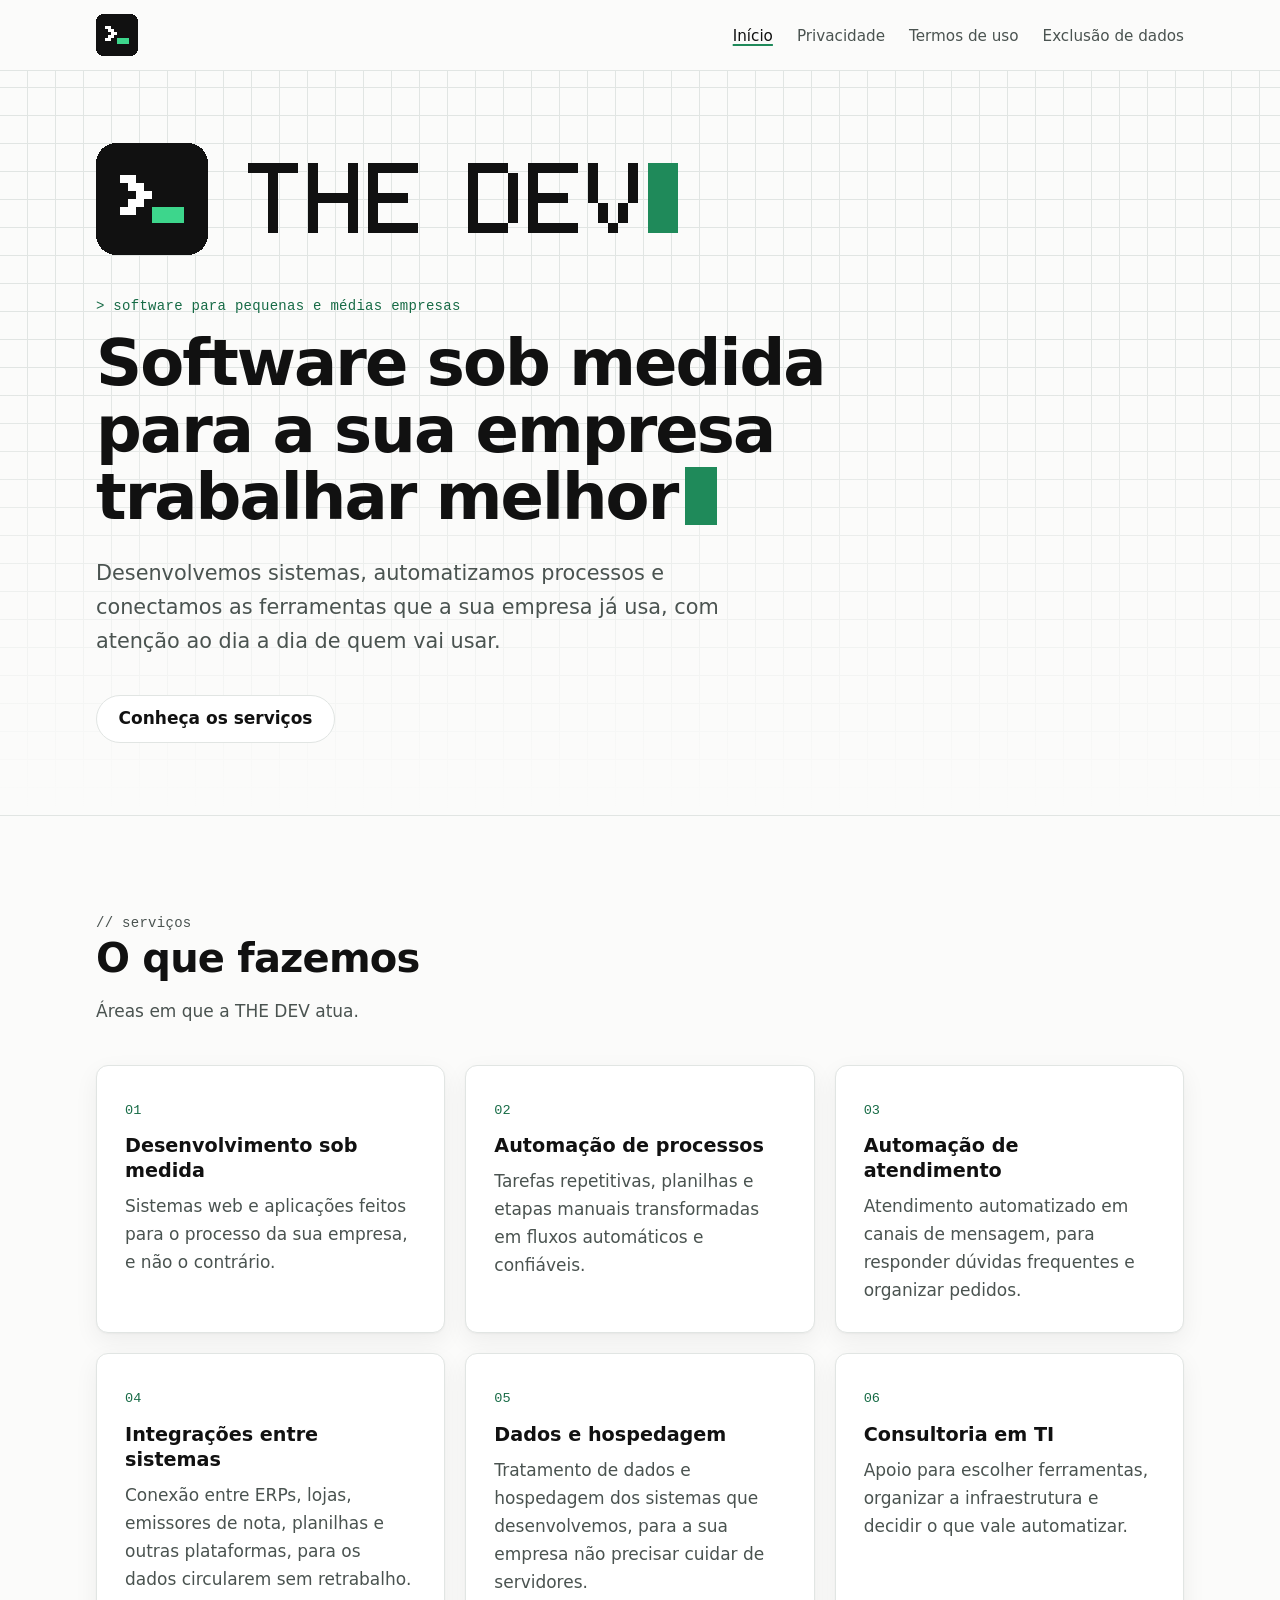
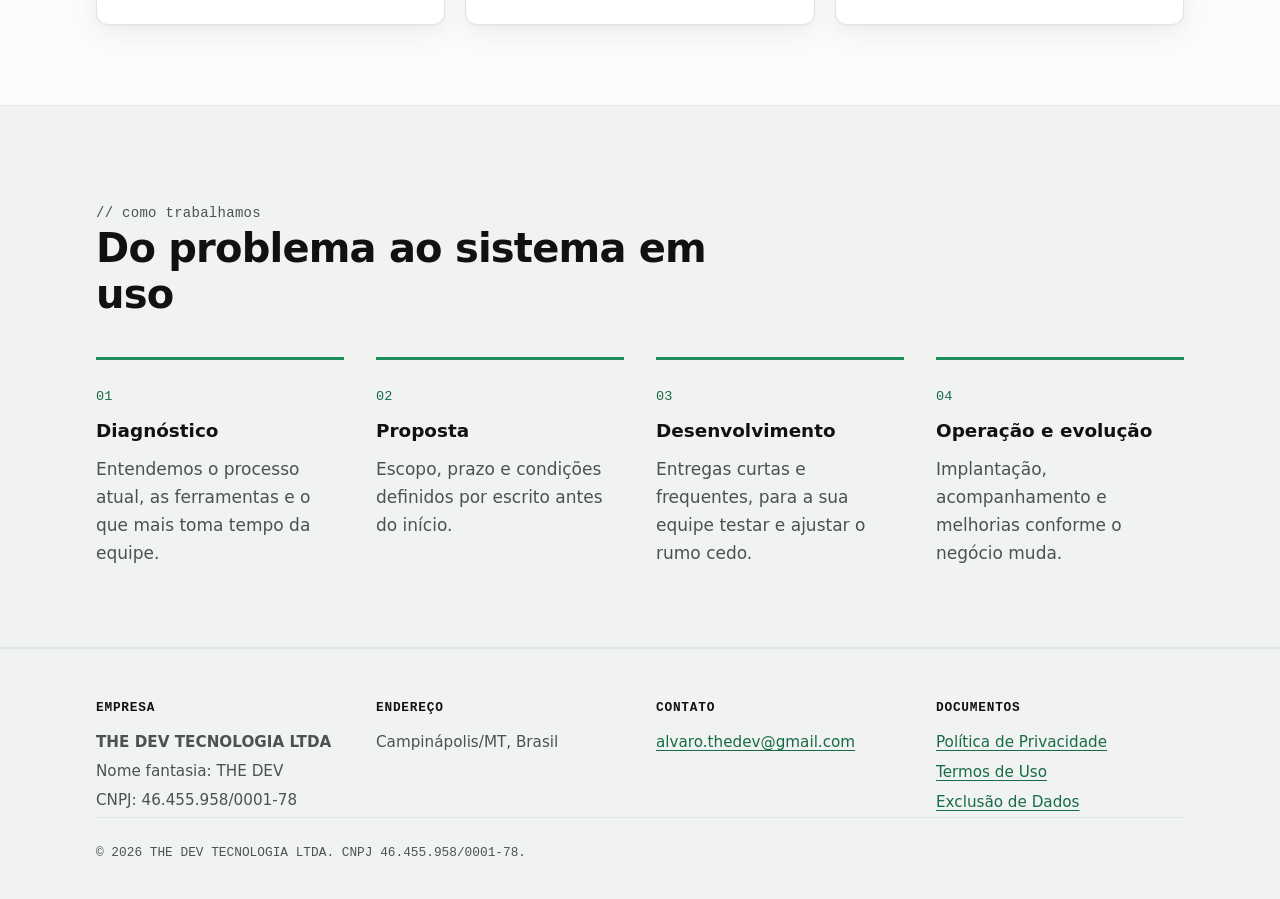
==== commit af89cd51: "Remove the contact call-to-action from the home page Drop the contact block and the "Fale com a gent" ====
--- a/index.html
+++ b/index.html
@@ -40,7 +40,6 @@
         <h1 id="hero-title">Software sob medida para a sua empresa trabalhar melhor<span class="cursor" aria-hidden="true"></span></h1>
         <p class="lead">Desenvolvemos sistemas, automatizamos processos e conectamos as ferramentas que a sua empresa já usa, com atenção ao dia a dia de quem vai usar.</p>
         <div class="actions">
-          <a class="btn btn-primary" href="#contato">Fale com a gente</a>
           <a class="btn btn-ghost" href="#servicos">Conheça os serviços</a>
         </div>
       </div>
@@ -51,7 +50,7 @@
         <div class="section-head">
           <p class="eyebrow">// serviços</p>
           <h2 id="servicos-title">O que fazemos</h2>
-          <p>Da primeira conversa ao sistema em uso, cuidamos de cada parte do software da sua empresa.</p>
+          <p>Áreas em que a THE DEV atua.</p>
         </div>
         <ul class="grid grid-3">
           <li class="card">
@@ -101,7 +100,7 @@
           </li>
           <li>
             <h3>Proposta</h3>
-            <p>Escopo, prazo e investimento por escrito, começando pelo que traz resultado mais cedo.</p>
+            <p>Escopo, prazo e condições definidos por escrito antes do início.</p>
           </li>
           <li>
             <h3>Desenvolvimento</h3>
@@ -112,22 +111,6 @@
             <p>Implantação, acompanhamento e melhorias conforme o negócio muda.</p>
           </li>
         </ol>
-      </div>
-    </section>
-
-    <section class="section" id="contato" aria-labelledby="contato-title">
-      <div class="wrap">
-        <div class="contact">
-          <div>
-            <p class="eyebrow">// contato</p>
-            <h2 id="contato-title">Vamos conversar sobre o seu projeto<span class="cursor" aria-hidden="true"></span></h2>
-            <p>Conte o que a sua empresa precisa. Respondemos por e-mail.</p>
-          </div>
-          <ul class="contact-list">
-            <li><span>e-mail</span><a href="mailto:alvaro.thedev@gmail.com">alvaro.thedev@gmail.com</a></li>
-            <li><span>endereço</span><a href="#footer-address">Campinápolis/MT, Brasil</a></li>
-          </ul>
-        </div>
       </div>
     </section>
   </main>
--- a/style.css
+++ b/style.css
@@ -11,11 +11,6 @@
   --accent-text: #176b46;
   --btn-bg: #176b46;
   --btn-text: #ffffff;
-  --ink: #111111;
-  --ink-border: #111111;
-  --ink-text: #f4f6f5;
-  --ink-muted: #b9c2bf;
-  --ink-accent: #3dd68c;
   --shadow: 0 1px 2px rgb(17 17 17 / 0.04), 0 8px 24px rgb(17 17 17 / 0.06);
   --mono: ui-monospace, "SF Mono", "Cascadia Code", "JetBrains Mono", Menlo, Consolas, "Liberation Mono", monospace;
   --sans: system-ui, -apple-system, "Segoe UI", Roboto, "Helvetica Neue", Arial, sans-serif;
@@ -35,17 +30,12 @@
     --accent-text: #3dd68c;
     --btn-bg: #3dd68c;
     --btn-text: #0b0f0d;
-    --ink: #151a18;
-    --ink-border: #2f3935;
-    --ink-text: #eef2f0;
-    --ink-muted: #a8b3af;
-    --ink-accent: #3dd68c;
-    --shadow: none;
+              --shadow: none;
   }
 
   .brand > img {
     border-radius: 8px;
-    box-shadow: 0 0 0 1px var(--ink-border);
+    box-shadow: 0 0 0 1px var(--border);
   }
 }
 
@@ -390,76 +380,6 @@
   color: var(--muted);
 }
 
-.contact {
-  background: var(--ink);
-  color: var(--ink-text);
-  border: 1px solid var(--ink-border);
-  border-radius: calc(var(--radius) * 1.5);
-  padding: 2.5rem 1.5rem;
-  display: grid;
-  gap: 2rem;
-}
-
-@media (min-width: 48rem) {
-  .contact {
-    padding: 3.5rem;
-    grid-template-columns: 1.2fr 1fr;
-    align-items: center;
-  }
-}
-
-.contact .eyebrow {
-  color: var(--ink-accent);
-}
-
-.contact h2 {
-  font-size: clamp(1.75rem, 3.5vw, 2.5rem);
-  line-height: 1.15;
-  letter-spacing: -0.02em;
-  margin: 0;
-}
-
-.contact p {
-  color: var(--ink-muted);
-  margin: 1rem 0 0;
-}
-
-.contact .cursor::after {
-  background: var(--ink-accent);
-}
-
-.contact-list {
-  list-style: none;
-  margin: 0;
-  padding: 0;
-  display: grid;
-  gap: 1rem;
-}
-
-.contact-list li {
-  border: 1px solid rgb(255 255 255 / 0.16);
-  border-radius: var(--radius);
-  padding: 1rem 1.25rem;
-}
-
-.contact-list span {
-  display: block;
-  font-family: var(--mono);
-  font-size: 0.8rem;
-  color: var(--ink-muted);
-}
-
-.contact-list a {
-  color: var(--ink-text);
-  font-size: 1.15rem;
-  font-weight: 600;
-  overflow-wrap: anywhere;
-}
-
-.contact-list a:hover {
-  color: var(--ink-accent);
-}
-
 /* Legal pages */
 
 .doc-head {
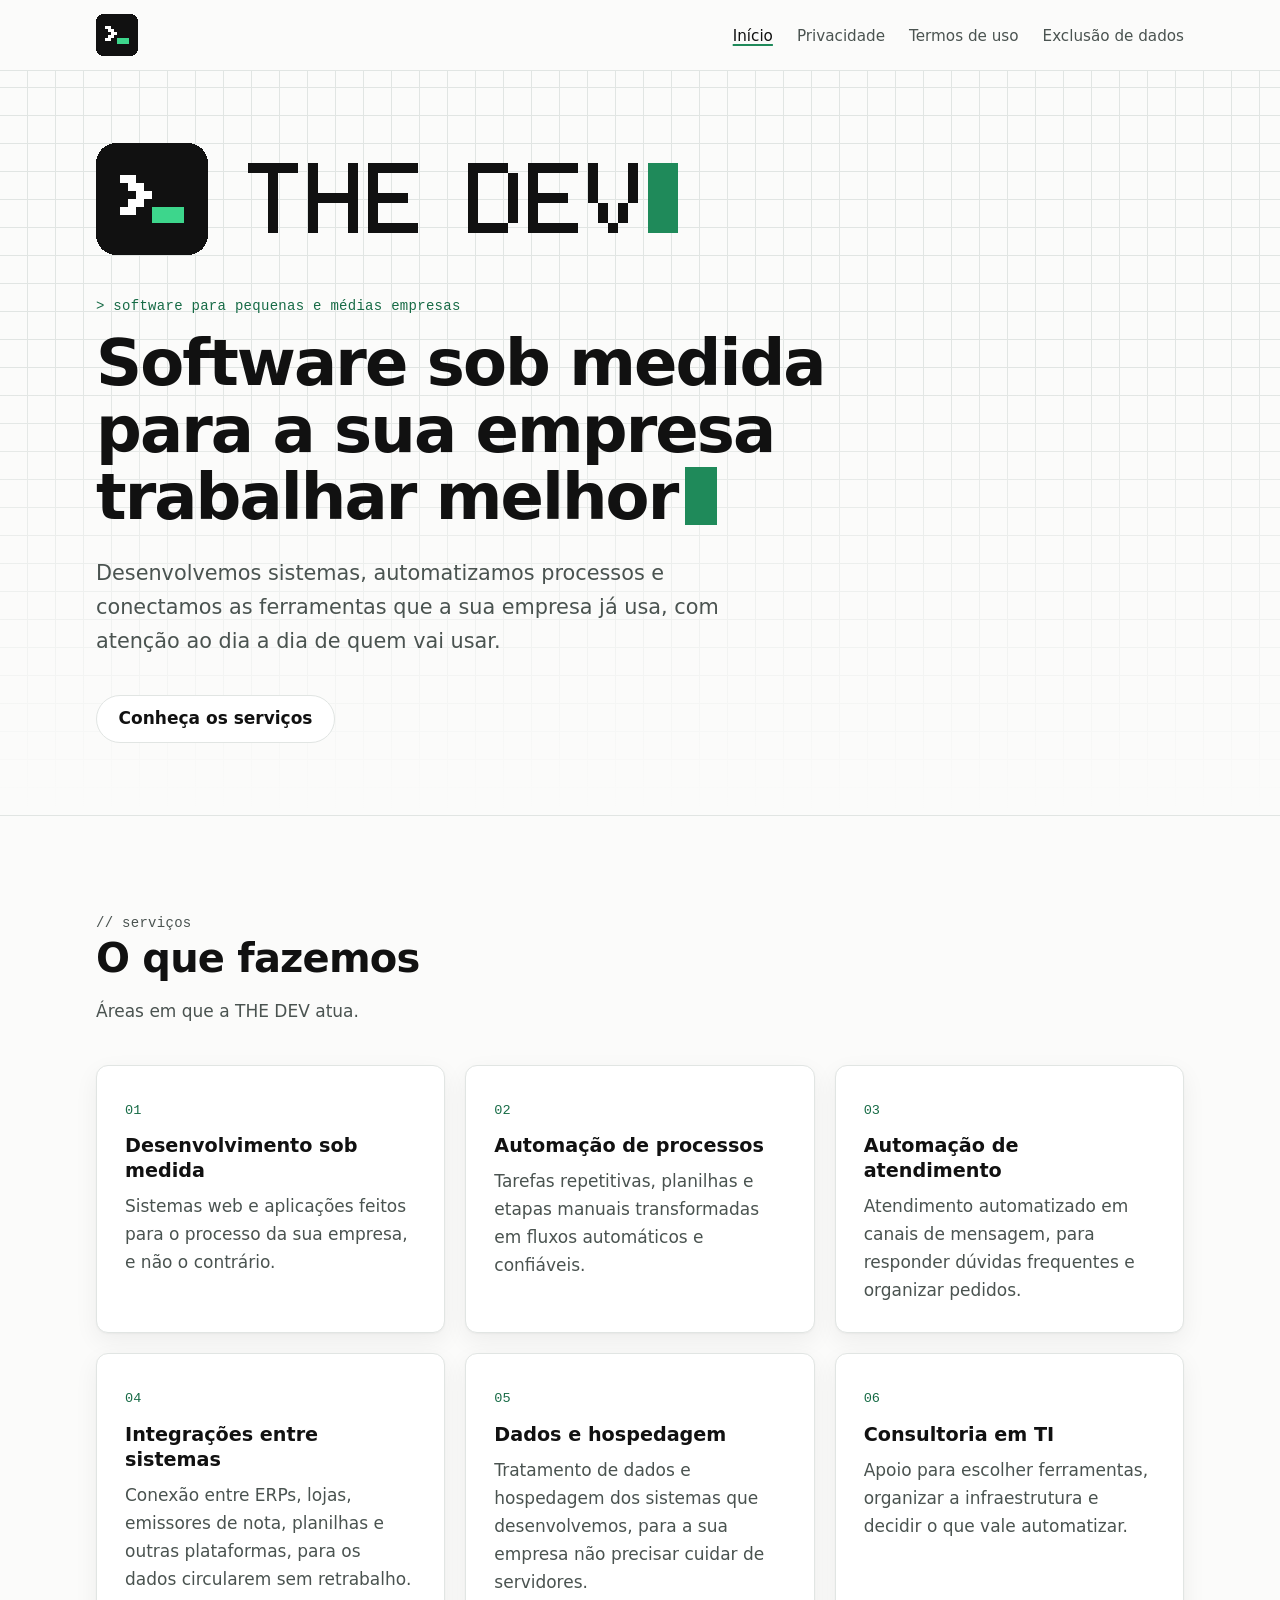
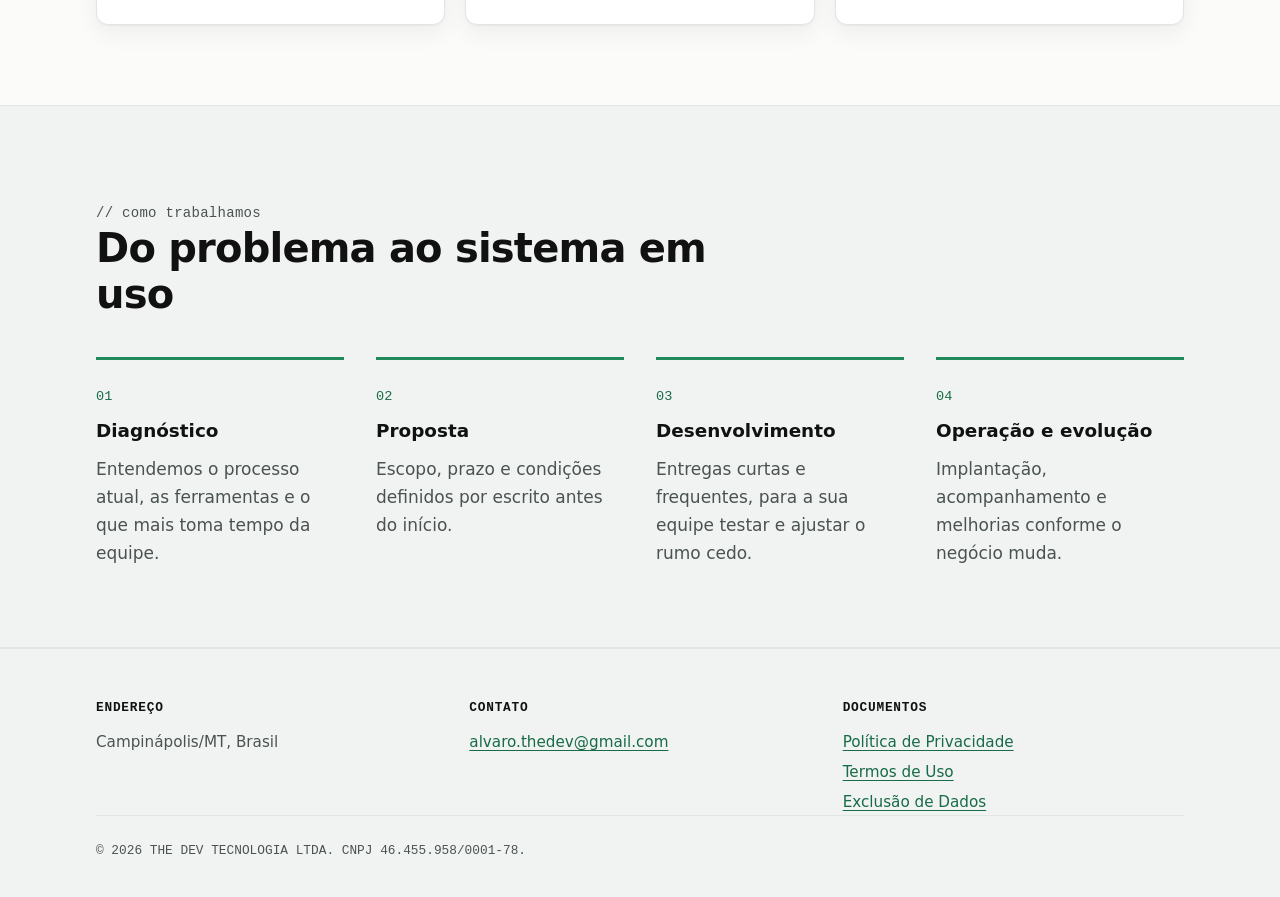
==== commit c18160dd: "Drop the redundant company column from the footer Co-Authored-By: Claude Opus 5.5 <noreply@anthropic" ====
--- a/index.html
+++ b/index.html
@@ -117,12 +117,6 @@
   <footer class="site-footer">
     <div class="wrap">
       <div class="footer-grid">
-        <section aria-labelledby="footer-company">
-          <h2 id="footer-company">Empresa</h2>
-          <p><strong>THE DEV TECNOLOGIA LTDA</strong></p>
-          <p>Nome fantasia: THE DEV</p>
-          <p>CNPJ: 46.455.958/0001-78</p>
-        </section>
         <section aria-labelledby="footer-address">
           <h2 id="footer-address">Endereço</h2>
           <address>
--- a/style.css
+++ b/style.css
@@ -582,7 +582,7 @@
 
 @media (min-width: 64rem) {
   .footer-grid {
-    grid-template-columns: repeat(4, 1fr);
+    grid-template-columns: repeat(3, 1fr);
   }
 }
 
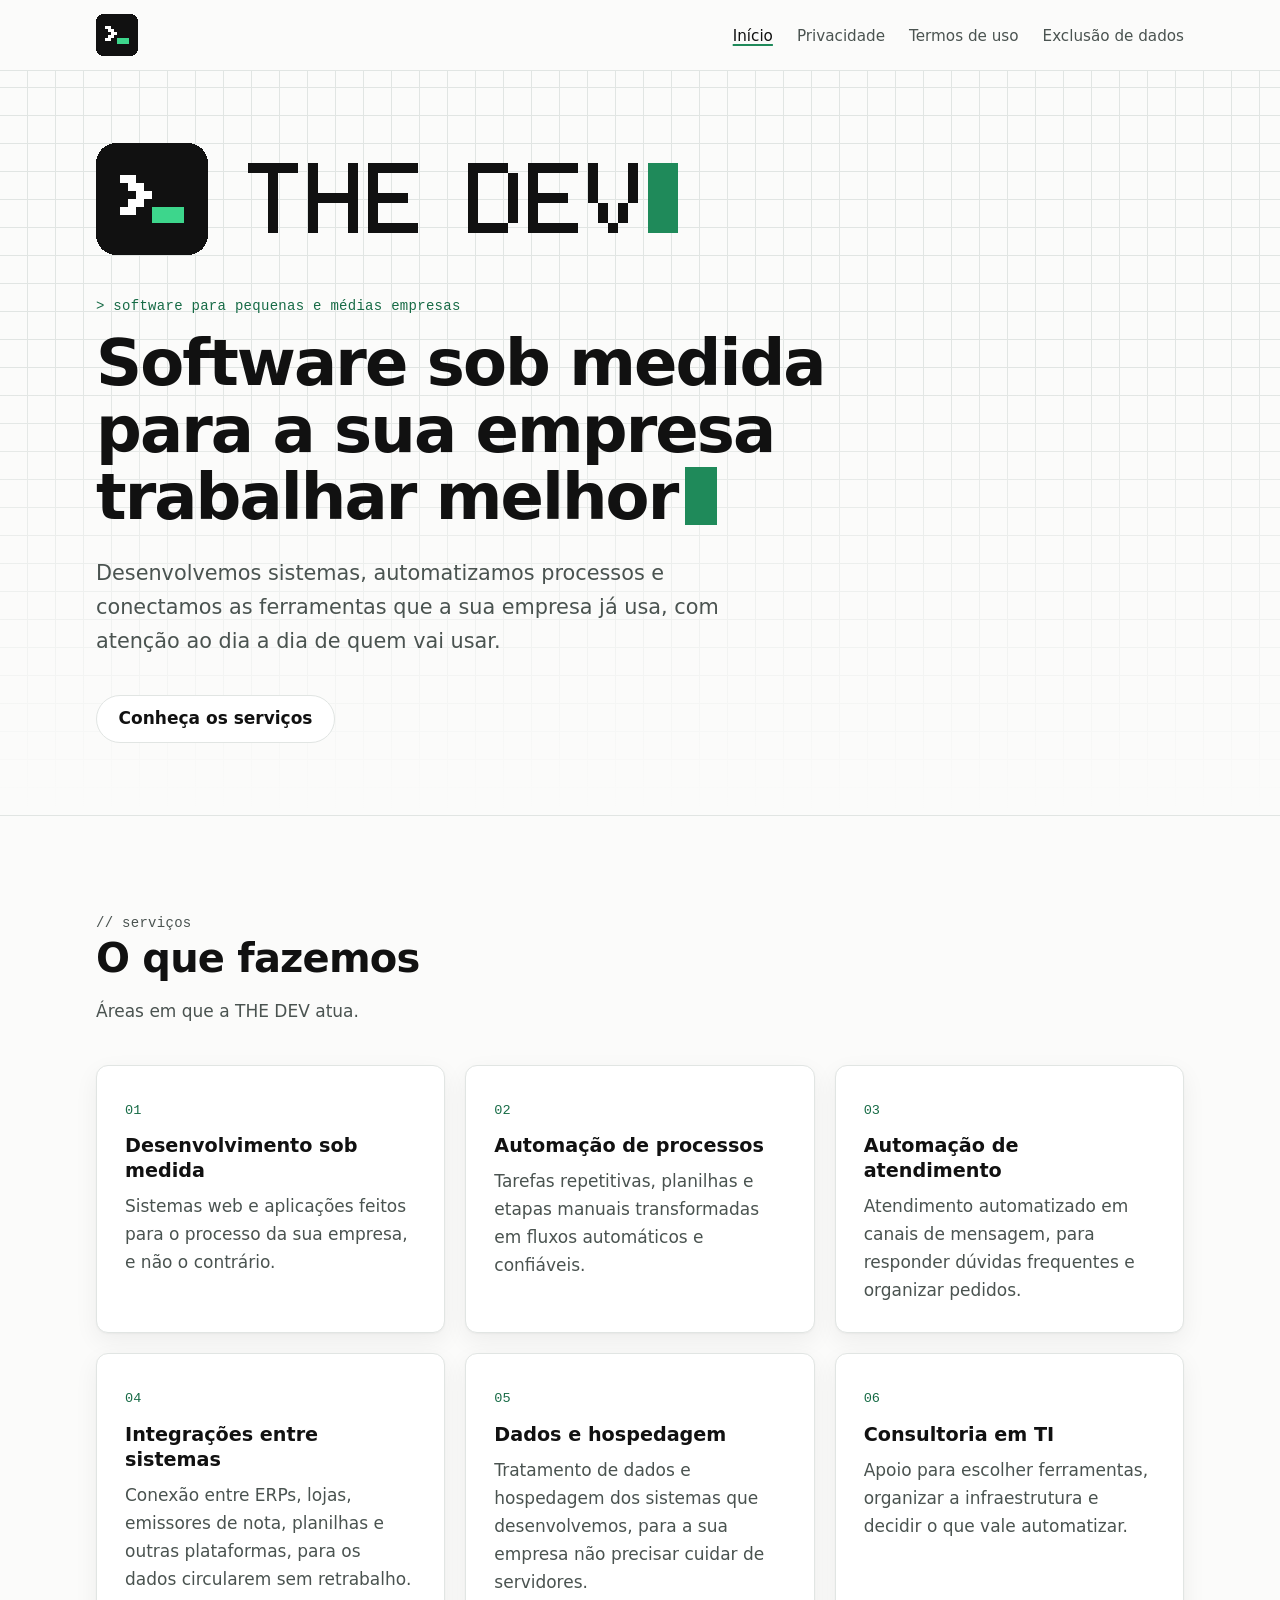
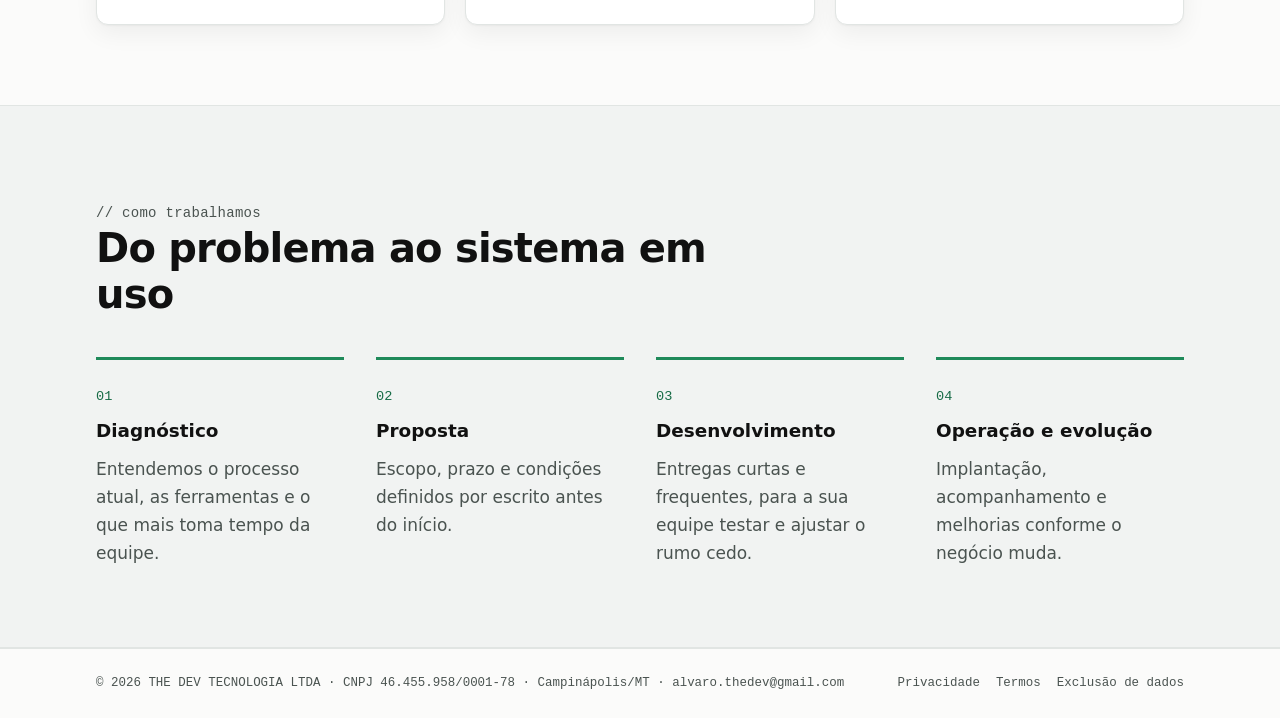
==== commit 68b803b7: "Collapse the footer into a single discreet line Co-Authored-By: Claude Opus 5.5 <noreply@anthropic.c" ====
--- a/index.html
+++ b/index.html
@@ -115,30 +115,13 @@
     </section>
   </main>
   <footer class="site-footer">
-    <div class="wrap">
-      <div class="footer-grid">
-        <section aria-labelledby="footer-address">
-          <h2 id="footer-address">Endereço</h2>
-          <address>
-            Campinápolis/MT, Brasil
-          </address>
-        </section>
-        <section aria-labelledby="footer-contact">
-          <h2 id="footer-contact">Contato</h2>
-          <address>
-            <a href="mailto:alvaro.thedev@gmail.com">alvaro.thedev@gmail.com</a>
-          </address>
-        </section>
-        <nav aria-labelledby="footer-legal">
-          <h2 id="footer-legal">Documentos</h2>
-          <ul>
-            <li><a href="privacidade.html">Política de Privacidade</a></li>
-            <li><a href="termos.html">Termos de Uso</a></li>
-            <li><a href="exclusao-de-dados.html">Exclusão de Dados</a></li>
-          </ul>
-        </nav>
-      </div>
-      <p class="footer-bottom">&copy; 2026 THE DEV TECNOLOGIA LTDA. CNPJ 46.455.958/0001-78.</p>
+    <div class="wrap footer-line">
+      <p>&copy; 2026 THE DEV TECNOLOGIA LTDA <span aria-hidden="true">·</span> CNPJ 46.455.958/0001-78 <span aria-hidden="true">·</span> Campinápolis/MT <span aria-hidden="true">·</span> <a href="mailto:alvaro.thedev@gmail.com">alvaro.thedev@gmail.com</a></p>
+      <nav aria-label="Documentos">
+        <a href="privacidade.html">Privacidade</a>
+        <a href="termos.html">Termos</a>
+        <a href="exclusao-de-dados.html">Exclusão de dados</a>
+      </nav>
     </div>
   </footer>
 </body>
--- a/style.css
+++ b/style.css
@@ -562,62 +562,39 @@
 /* Footer */
 
 .site-footer {
-  background: var(--surface-2);
   border-top: 1px solid var(--border);
-  font-size: 0.95rem;
-  color: var(--muted);
-  padding: 3rem 0 2rem;
-}
-
-.footer-grid {
-  display: grid;
-  gap: 2rem;
-}
-
-@media (min-width: 40rem) {
-  .footer-grid {
-    grid-template-columns: repeat(2, 1fr);
-  }
-}
-
-@media (min-width: 64rem) {
-  .footer-grid {
-    grid-template-columns: repeat(3, 1fr);
-  }
-}
-
-.site-footer h2 {
+  padding: 1.5rem 0;
   font-family: var(--mono);
-  font-size: 0.8rem;
-  font-weight: 600;
-  text-transform: uppercase;
-  letter-spacing: 0.06em;
+  font-size: 0.78rem;
+  color: var(--muted);
+}
+
+.footer-line {
+  display: flex;
+  flex-wrap: wrap;
+  gap: 0.5rem 1.5rem;
+  align-items: baseline;
+  justify-content: space-between;
+}
+
+.footer-line p {
+  margin: 0;
+}
+
+.footer-line nav {
+  display: flex;
+  flex-wrap: wrap;
+  gap: 0.25rem 1rem;
+}
+
+.site-footer a {
+  color: inherit;
+  text-decoration: none;
+}
+
+.site-footer a:hover,
+.site-footer a:focus-visible {
   color: var(--text);
-  margin: 0 0 0.75rem;
-}
-
-.site-footer address {
-  font-style: normal;
-}
-
-.site-footer p {
-  margin: 0 0 0.25rem;
-}
-
-.site-footer ul {
-  list-style: none;
-  padding: 0;
-  margin: 0;
-}
-
-.site-footer li + li {
-  margin-top: 0.3rem;
-}
-
-.footer-bottom {
-  margin-top: 2.5rem;
-  padding-top: 1.5rem;
-  border-top: 1px solid var(--border);
-  font-family: var(--mono);
-  font-size: 0.8rem;
-}
+  text-decoration: underline;
+}
+
